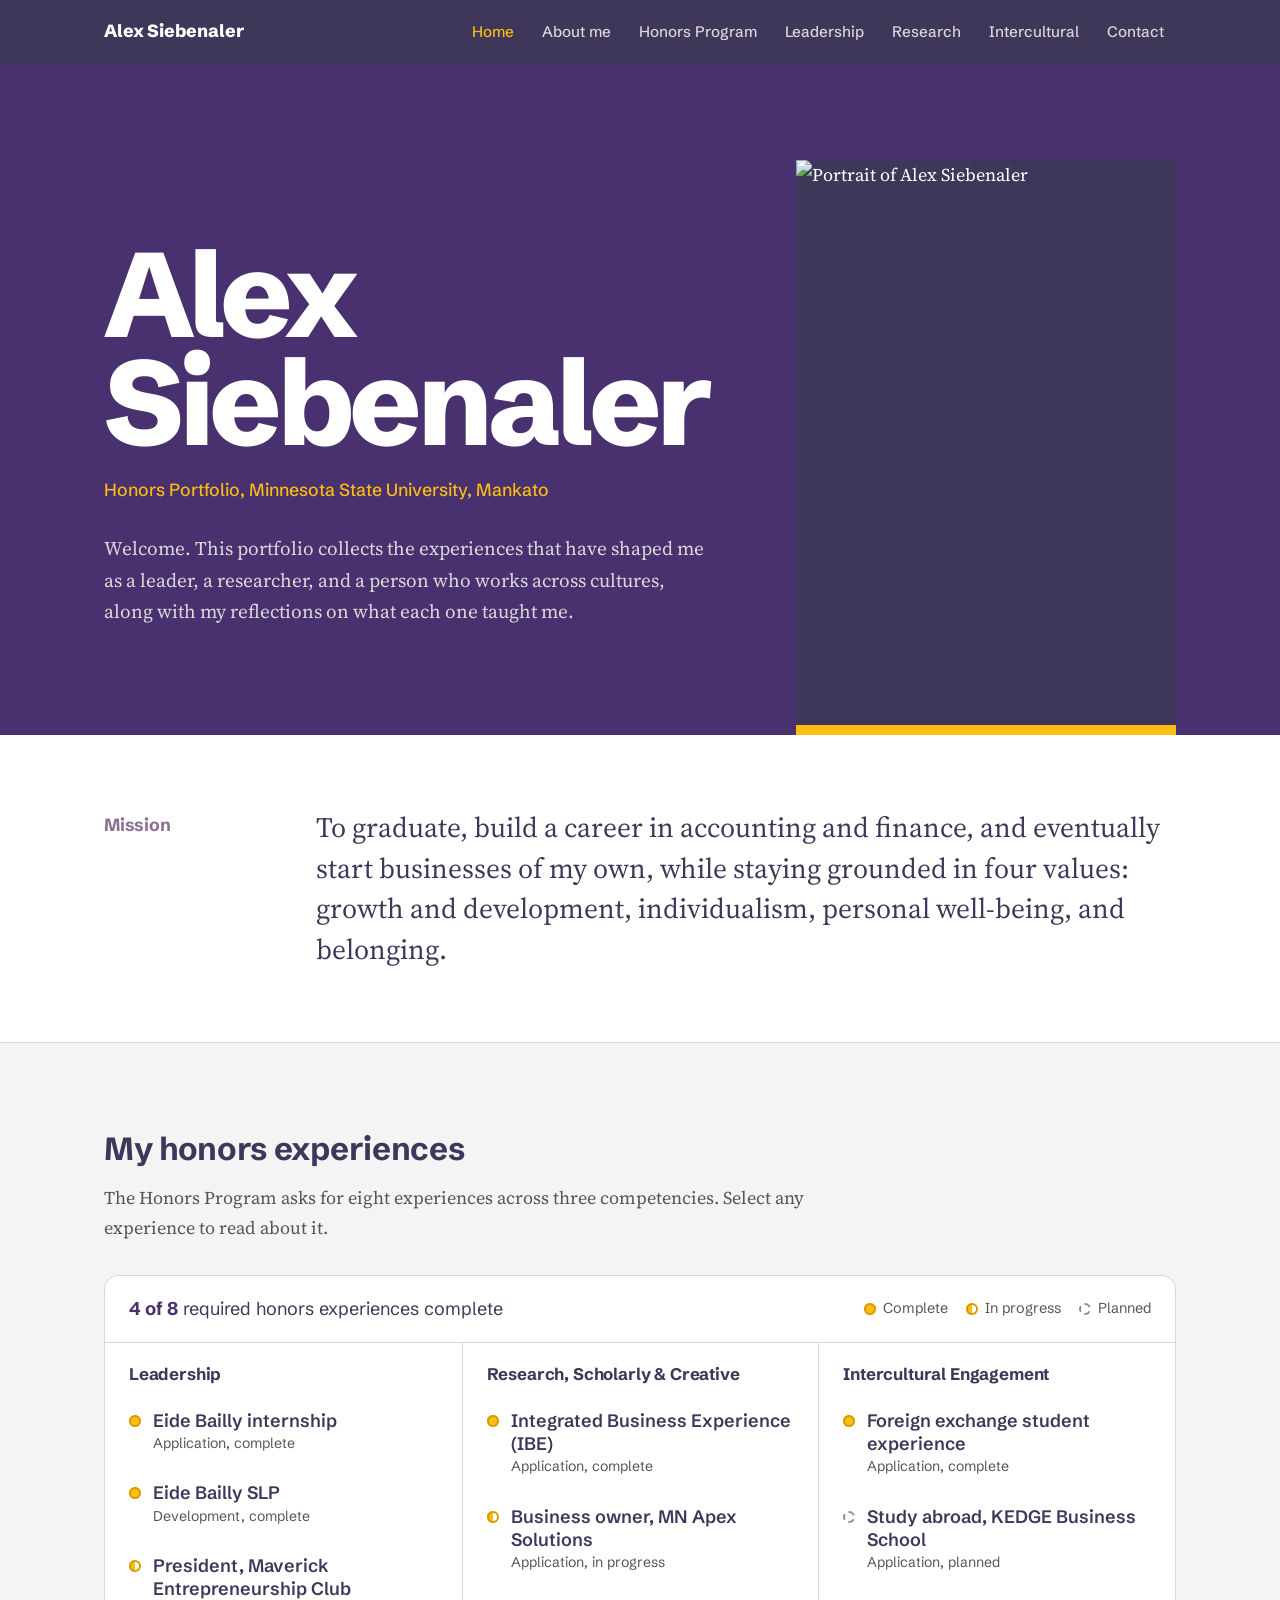
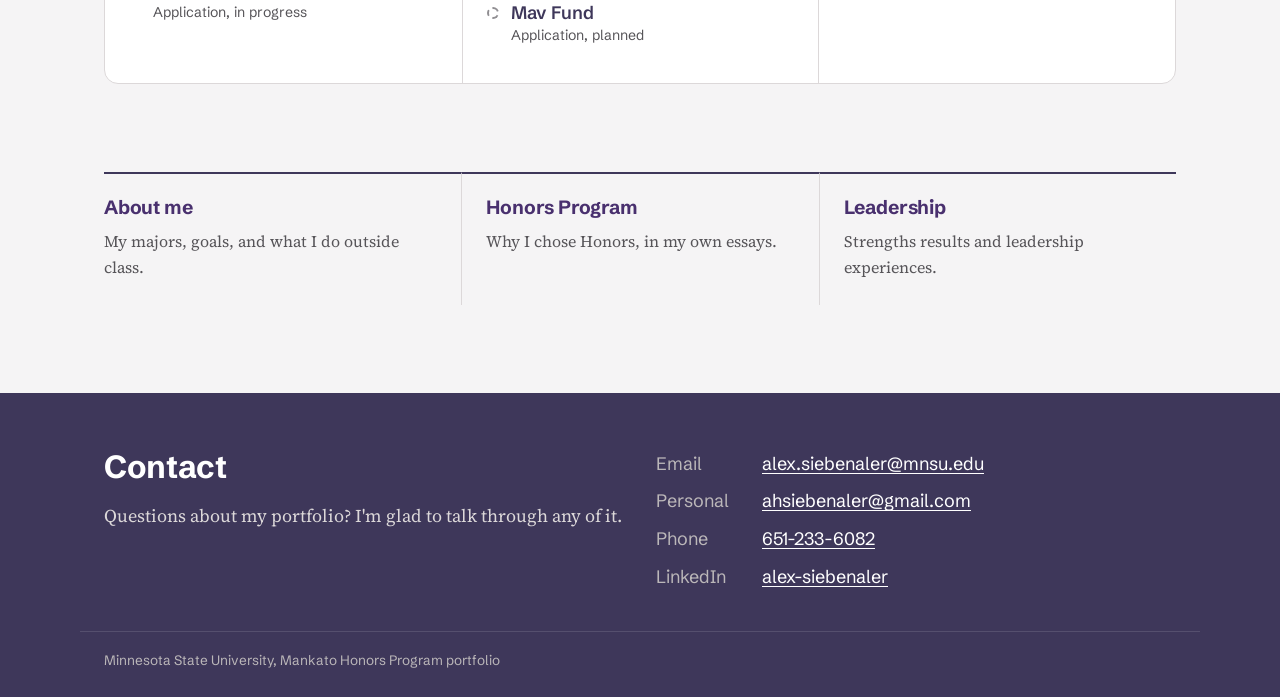
==== index.html @ d7868fae "Honors portfolio site Co-Authored-By: Claude Opus 5.5 <noreply@anthropic.com> Claude-Session: https:" ====
<!doctype html>
<html lang="en">
<head>
<meta charset="utf-8">
<meta name="viewport" content="width=device-width, initial-scale=1">
<title>Alex Siebenaler | Honors Portfolio</title>
<meta name="description" content="Alex Siebenaler&#x27;s Minnesota State Mankato Honors Program portfolio.">
<link rel="preconnect" href="https://fonts.googleapis.com">
<link rel="preconnect" href="https://fonts.gstatic.com" crossorigin>
<link href="https://fonts.googleapis.com/css2?family=Schibsted+Grotesk:wght@400;500;700;800&family=Source+Serif+4:ital,opsz,wght@0,8..60,400;0,8..60,600;1,8..60,400&display=swap" rel="stylesheet">
<link rel="stylesheet" href="styles.css">
<link rel="icon" href="data:image/svg+xml,%3Csvg xmlns='http://www.w3.org/2000/svg' viewBox='0 0 32 32'%3E%3Crect width='32' height='32' rx='6' fill='%2349306e'/%3E%3Ctext x='16' y='22' font-family='Arial' font-weight='700' font-size='15' fill='%23febd11' text-anchor='middle'%3EAS%3C/text%3E%3C/svg%3E">
</head>
<body>
<a class="skip" href="#main">Skip to content</a>
<header class="site-header">
  <div class="wrap header-inner">
    <a class="brand" href="index.html">Alex Siebenaler</a>
    <button class="nav-toggle" aria-expanded="false" aria-controls="nav">Menu</button>
    <nav id="nav" aria-label="Main"><ul><li><a href="index.html" aria-current="page">Home</a></li><li><a href="about.html">About me</a></li><li><a href="honors.html">Honors Program</a></li><li><a href="leadership.html">Leadership</a></li><li><a href="research.html">Research</a></li><li><a href="intercultural.html">Intercultural</a></li><li><a href="#contact">Contact</a></li></ul></nav>
  </div>
</header>
<main id="main">
<section class="hero">
  <div class="wrap hero-grid">
    <div class="hero-text">
      <h1>Alex<br>Siebenaler</h1>
      <p class="subtitle">Honors Portfolio, Minnesota State University, Mankato</p>
      <p class="welcome">Welcome. This portfolio collects the experiences that have shaped me as a leader, a researcher, and a person who works across cultures, along with my reflections on what each one taught me.</p>
    </div>
    <figure class="hero-photo"><img src="https://static.wixstatic.com/media/487fb0_4a9c69a3c9184f11ae457a221ec77599~mv2.jpg/v1/fill/w_726,h_1080,al_c,q_85/IMG_2065.jpg" alt="Portrait of Alex Siebenaler" width="363" height="540"></figure>
  </div>
</section>
<section class="band">
  <div class="wrap mission">
    <h2>Mission</h2>
    <div>
      <p class="big-serif">To graduate, build a career in accounting and finance, and eventually start businesses of my own, while staying grounded in four values: growth and development, individualism, personal well-being, and belonging.</p>
    </div>
  </div>
</section>
<section class="section">
  <div class="wrap">
    <div class="section-head"><h2>My honors experiences</h2><p>The Honors Program asks for eight experiences across three competencies. Select any experience to read about it.</p></div>
    <div class="map" aria-label="Honors experience map">
  <div class="map-top"><p><strong>4 of 8</strong> required honors experiences complete</p>
  <ul class="legend"><li class="s-complete"><span class="dot"></span>Complete</li><li class="s-progress"><span class="dot"></span>In progress</li><li class="s-planned"><span class="dot"></span>Planned</li></ul></div>
  <div class="map-cols"><div class="map-col"><h3><a href="leadership.html">Leadership</a></h3><ul><li class="s-complete"><a href="leadership.html#eide-bailly-internship"><span class="dot" aria-hidden="true"></span><span class="xname">Eide Bailly internship</span><span class="xmeta">Application, complete</span></a></li><li class="s-complete"><a href="leadership.html#eide-bailly-slp"><span class="dot" aria-hidden="true"></span><span class="xname">Eide Bailly SLP</span><span class="xmeta">Development, complete</span></a></li><li class="s-progress"><a href="leadership.html#mec-president"><span class="dot" aria-hidden="true"></span><span class="xname">President, Maverick Entrepreneurship Club</span><span class="xmeta">Application, in progress</span></a></li></ul></div><div class="map-col"><h3><a href="research.html">Research, Scholarly &amp; Creative</a></h3><ul><li class="s-complete"><a href="research.html#ibe"><span class="dot" aria-hidden="true"></span><span class="xname">Integrated Business Experience (IBE)</span><span class="xmeta">Application, complete</span></a></li><li class="s-progress"><a href="research.html#business-owner"><span class="dot" aria-hidden="true"></span><span class="xname">Business owner, MN Apex Solutions</span><span class="xmeta">Application, in progress</span></a></li><li class="s-planned"><a href="research.html#mav-fund"><span class="dot" aria-hidden="true"></span><span class="xname">Mav Fund</span><span class="xmeta">Application, planned</span></a></li></ul></div><div class="map-col"><h3><a href="intercultural.html">Intercultural Engagement</a></h3><ul><li class="s-complete"><a href="intercultural.html#exchange-student"><span class="dot" aria-hidden="true"></span><span class="xname">Foreign exchange student experience</span><span class="xmeta">Application, complete</span></a></li><li class="s-planned"><a href="intercultural.html#study-abroad"><span class="dot" aria-hidden="true"></span><span class="xname">Study abroad, KEDGE Business School</span><span class="xmeta">Application, planned</span></a></li></ul></div></div>
</div>
  </div>
</section>
<section class="section section-tight">
  <div class="wrap explore">
    <a href="about.html"><h3>About me</h3><p>My majors, goals, and what I do outside class.</p></a>
    <a href="honors.html"><h3>Honors Program</h3><p>Why I chose Honors, in my own essays.</p></a>
    <a href="leadership.html"><h3>Leadership</h3><p>Strengths results and leadership experiences.</p></a>
  </div>
</section>
</main>
<footer class="site-footer" id="contact">
  <div class="wrap footer-inner">
    <div>
      <h2>Contact</h2>
      <p>Questions about my portfolio? I'm glad to talk through any of it.</p>
    </div>
    <dl class="contact-list">
      <dt>Email</dt><dd><a href="mailto:alex.siebenaler@mnsu.edu">alex.siebenaler@mnsu.edu</a></dd>
      <dt>Personal</dt><dd><a href="mailto:ahsiebenaler@gmail.com">ahsiebenaler@gmail.com</a></dd>
      <dt>Phone</dt><dd><a href="tel:+16512336082">651-233-6082</a></dd>
      <dt>LinkedIn</dt><dd><a href="https://www.linkedin.com/in/alex-siebenaler" target="_blank" rel="noopener">alex-siebenaler</a></dd>
    </dl>
  </div>
  <div class="wrap fine">Minnesota State University, Mankato Honors Program portfolio</div>
</footer>
<script>
const t=document.querySelector('.nav-toggle'),n=document.getElementById('nav');
t.addEventListener('click',()=>{const o=t.getAttribute('aria-expanded')==='true';t.setAttribute('aria-expanded',String(!o));n.classList.toggle('open',!o);});
</script>
</body>
</html>
---- styles.css ----
:root {
  --purple: #49306e;
  --purple-deep: #3e375a;
  --ink: #3e375a;
  --gold: #febd11;
  --gold-edge: #d49c00;
  --mauve: #8b6f90;
  --paper: #f5f4f5;
  --white: #ffffff;
  --line: #dcd8d9;
  --line-strong: #bbb7b9;
  --gray: #908e92;
  --muted: #565458;
  --sans: "Schibsted Grotesk", system-ui, sans-serif;
  --serif: "Source Serif 4", Georgia, serif;
  --wrap: 1120px;
}

*, *::before, *::after { box-sizing: border-box; }
html { scroll-behavior: smooth; }
@media (prefers-reduced-motion: reduce) { html { scroll-behavior: auto; } * { transition: none !important; animation: none !important; } }

body {
  margin: 0;
  background: var(--paper);
  color: var(--ink);
  font-family: var(--serif);
  font-size: 1.125rem;
  line-height: 1.65;
  -webkit-font-smoothing: antialiased;
}
img { max-width: 100%; height: auto; display: block; }
a { color: var(--purple); text-underline-offset: 3px; }
a:hover { color: var(--purple-deep); }
:focus-visible { outline: 3px solid var(--gold); outline-offset: 3px; border-radius: 2px; }
h1, h2, h3, h4 { font-family: var(--sans); line-height: 1.15; margin: 0 0 .5em; letter-spacing: -0.01em; }
h2 { font-size: clamp(1.5rem, 2.6vw, 2rem); font-weight: 700; }
h3 { font-size: 1.2rem; font-weight: 700; }
p { margin: 0 0 1em; }

.wrap { max-width: var(--wrap); margin: 0 auto; padding: 0 24px; }
@media (max-width: 600px) { .wrap { padding: 0 16px; } }
.skip { position: absolute; left: -9999px; }
.skip:focus { left: 16px; top: 16px; z-index: 10; background: var(--gold); color: var(--ink); padding: 8px 14px; font-family: var(--sans); }
.muted { color: var(--muted); }
.small { font-size: .95rem; font-family: var(--sans); }

/* Header */
.site-header { background: var(--purple-deep); color: var(--white); position: sticky; top: 0; z-index: 5; }
.header-inner { display: flex; align-items: center; justify-content: space-between; min-height: 64px; gap: 24px; }
.brand { font-family: var(--sans); font-weight: 800; font-size: 1.1rem; color: var(--white); text-decoration: none; }
.brand:hover { color: var(--gold); }
.site-header nav ul { list-style: none; display: flex; gap: 4px; margin: 0; padding: 0; flex-wrap: wrap; }
.site-header nav a { display: block; padding: 8px 12px; font-family: var(--sans); font-size: .95rem; font-weight: 500; color: var(--line); text-decoration: none; border-radius: 6px; }
.site-header nav a:hover { color: var(--white); background: rgba(255,255,255,.08); }
.site-header nav a[aria-current="page"] { color: var(--gold); }
.nav-toggle { display: none; font: 600 .95rem var(--sans); background: none; color: var(--white); border: 1px solid rgba(255,255,255,.35); border-radius: 6px; padding: 8px 14px; cursor: pointer; }
@media (max-width: 960px) {
  .nav-toggle { display: block; }
  .site-header nav { display: none; position: absolute; top: 64px; left: 0; right: 0; background: var(--purple-deep); padding: 8px 16px 16px; border-top: 1px solid rgba(255,255,255,.12); }
  .site-header nav.open { display: block; }
  .site-header nav ul { flex-direction: column; }
  .site-header nav a { padding: 12px; font-size: 1.05rem; }
}

/* Hero */
.hero { background: var(--purple); color: var(--white); padding: clamp(48px, 8vw, 96px) 0 0; overflow: hidden; }
.hero-grid { display: grid; grid-template-columns: 1.3fr 1fr; gap: 48px; align-items: end; }
.hero h1 { font-size: clamp(3.4rem, 10vw, 7.5rem); font-weight: 800; letter-spacing: -0.045em; line-height: .9; margin: 0 0 20px; color: var(--white); }
.subtitle { font-family: var(--sans); font-weight: 500; font-size: 1.1rem; color: var(--gold); margin-bottom: 28px; }
.welcome { max-width: 34em; color: var(--line); font-size: 1.2rem; padding-bottom: clamp(48px, 7vw, 88px); }
.hero-photo { margin: 0; justify-self: end; width: min(100%, 380px); border-bottom: 10px solid var(--gold); }
.hero-photo img { width: 100%; aspect-ratio: 363 / 540; object-fit: cover; background: var(--purple-deep); }
@media (max-width: 760px) {
  .hero-grid { grid-template-columns: 1fr; gap: 0; }
  .welcome { padding-bottom: 32px; }
  .hero-photo { justify-self: start; width: 70%; max-width: 300px; }
}

/* Mission band */
.band { background: var(--white); border-bottom: 1px solid var(--line); padding: clamp(40px, 6vw, 72px) 0; }
.mission { display: grid; grid-template-columns: 180px 1fr; gap: 32px; }
.mission h2 { font-size: 1.1rem; color: var(--mauve); margin-top: .45em; }
.big-serif { font-size: clamp(1.35rem, 2.4vw, 1.75rem); line-height: 1.45; max-width: 36em; margin: 0; }
@media (max-width: 700px) { .mission { grid-template-columns: 1fr; gap: 8px; } }

/* Sections */
.section { padding: clamp(48px, 7vw, 88px) 0; }
.section-tight { padding-top: 0; }
.section-alt { background: var(--white); border-top: 1px solid var(--line); border-bottom: 1px solid var(--line); }
.section-head { max-width: 40em; margin-bottom: 32px; }
.section-head p { color: var(--muted); }
.prose { max-width: 40em; }
.prose h2 { margin-top: 1.4em; }
.prose h2:first-child { margin-top: 0; }

.page-head { background: var(--purple); color: var(--white); padding: clamp(40px, 6vw, 72px) 0 clamp(32px, 5vw, 56px); }
.page-head h1 { font-size: clamp(2.4rem, 6vw, 4.25rem); font-weight: 800; letter-spacing: -0.035em; line-height: 1; }
.lede { font-size: 1.2rem; color: var(--line); max-width: 36em; margin: 0; }

/* Status dots */
.dot { display: inline-block; width: 12px; height: 12px; border-radius: 50%; flex: none; }
.s-complete .dot { background: var(--gold); box-shadow: inset 0 0 0 2px var(--gold-edge); }
.s-progress .dot { background: linear-gradient(90deg, var(--gold) 50%, transparent 50%); box-shadow: inset 0 0 0 2px var(--gold-edge); }
.s-planned .dot { border: 2px dashed var(--gray); }

/* Experience map (home) */
.map { background: var(--white); border: 1px solid var(--line); border-radius: 14px; overflow: hidden; }
.map-top { display: flex; justify-content: space-between; align-items: center; flex-wrap: wrap; gap: 12px 24px; padding: 18px 24px; border-bottom: 1px solid var(--line); font-family: var(--sans); }
.map-top p { margin: 0; }
.map-top strong { color: var(--purple); font-size: 1.15rem; }
.legend { list-style: none; display: flex; gap: 18px; margin: 0; padding: 0; font-size: .9rem; color: var(--muted); }
.legend li { display: flex; align-items: center; gap: 7px; }
.map-cols { display: grid; grid-template-columns: repeat(3, 1fr); }
.map-col { padding: 22px 24px 26px; }
.map-col + .map-col { border-left: 1px solid var(--line); }
.map-col h3 { font-size: 1.05rem; margin-bottom: 14px; }
.map-col h3 a { color: var(--ink); text-decoration: none; }
.map-col h3 a:hover { color: var(--purple); text-decoration: underline; }
.map-col ul { list-style: none; margin: 0; padding: 0; display: grid; gap: 6px; }
.map-col li a { display: grid; grid-template-columns: 12px 1fr; column-gap: 12px; padding: 10px 12px; margin: 0 -12px; border-radius: 8px; text-decoration: none; color: var(--ink); font-family: var(--sans); }
.map-col li a:hover { background: var(--paper); }
.map-col .dot { margin-top: 6px; grid-row: span 2; }
.xname { font-weight: 600; line-height: 1.3; }
.xmeta { font-size: .88rem; color: var(--muted); }
@media (max-width: 820px) {
  .map-cols { grid-template-columns: 1fr; }
  .map-col + .map-col { border-left: 0; border-top: 1px solid var(--line); }
}

/* Explore links */
.explore { display: grid; grid-template-columns: repeat(3, 1fr); gap: 0; }
.explore a { border-top: 2px solid var(--ink); }
.explore a { padding: 22px 24px 8px 0; text-decoration: none; color: var(--ink); }
.explore a + a { padding-left: 24px; border-left: 1px solid var(--line); }
.explore h3 { color: var(--purple); }
.explore a:hover h3 { text-decoration: underline; }
.explore p { color: var(--muted); font-size: 1rem; }
@media (max-width: 700px) {
  .explore { grid-template-columns: 1fr; }
  .explore a + a { padding-left: 0; border-left: 0; border-top: 1px solid var(--line); }
}

/* About */
.about-grid { display: grid; grid-template-columns: minmax(0, 380px) 1fr; gap: 56px; align-items: start; }
.about-photo { margin: 0; border-bottom: 10px solid var(--gold); }
.about-photo img { width: 100%; aspect-ratio: 21 / 20; object-fit: cover; background: var(--line); }
.facts { display: grid; grid-template-columns: 130px 1fr; gap: 10px 20px; margin: 0 0 2em; padding: 0 0 1.5em; border-bottom: 1px solid var(--line); }
.facts dt { font-family: var(--sans); font-weight: 600; color: var(--purple); }
.facts dd { margin: 0; }
@media (max-width: 760px) {
  .about-grid { grid-template-columns: 1fr; gap: 32px; }
  .about-photo { max-width: 320px; }
  .facts { grid-template-columns: 1fr; gap: 0; }
  .facts dd { margin-bottom: 12px; }
}

/* Buttons */
.actions { display: flex; flex-wrap: wrap; gap: 10px; margin-top: 18px; }
.btn { display: inline-flex; align-items: center; gap: 8px; font: 600 .95rem var(--sans); padding: 11px 18px; border-radius: 8px; background: var(--purple); color: var(--white); text-decoration: none; border: 2px solid var(--purple); }
.btn:hover { background: var(--purple-deep); border-color: var(--purple-deep); color: var(--white); }
.btn-pending { background: transparent; color: var(--muted); border: 2px dashed var(--line-strong); cursor: default; }
.btn-pending small { font-weight: 500; font-size: .78rem; background: var(--paper); padding: 2px 8px; border-radius: 99px; }

/* Essays */
.essays { display: grid; grid-template-columns: repeat(3, 1fr); gap: 24px; }
.essay { border-top: 4px solid var(--mauve); padding-top: 18px; }
.essay p { color: var(--muted); font-size: 1rem; }
@media (max-width: 820px) { .essays { grid-template-columns: 1fr; } }

/* Strengths */
.strengths { display: grid; grid-template-columns: 1fr auto; gap: 24px 48px; align-items: center; }
.strengths p { color: var(--muted); max-width: 34em; margin: 0; }
.strengths .actions { margin: 0; }
@media (max-width: 820px) { .strengths { grid-template-columns: 1fr; } }

/* Experiences */
.experiences { display: grid; gap: 0; }
.experience { padding: 40px 0; border-top: 1px solid var(--line); scroll-margin-top: 80px; }
.experience:first-child { border-top: 0; padding-top: 0; }
.x-main { max-width: 46em; }
.experience h2 { font-size: clamp(1.4rem, 2.4vw, 1.85rem); }
.xfacts { display: flex; flex-wrap: wrap; gap: 8px 28px; margin: 0 0 16px; font-family: var(--sans); font-size: .95rem; }
.xfacts div { display: flex; gap: 6px; align-items: center; }
.xfacts dt { color: var(--muted); }
.xfacts dt::after { content: ":"; }
.xfacts dd { margin: 0; font-weight: 600; display: flex; align-items: center; gap: 7px; }
.placeholder { margin-top: 20px; padding: 18px 20px; border-left: 4px solid var(--gold); background: var(--white); border-radius: 0 8px 8px 0; }
.placeholder h4 { font-size: 1rem; margin-bottom: 4px; }
.placeholder p { margin: 0; color: var(--muted); font-style: italic; font-size: 1.02rem; }

/* Footer */
.site-footer { background: var(--purple-deep); color: var(--line); padding: 56px 0 24px; }
.site-footer h2 { color: var(--white); }
.footer-inner { display: grid; grid-template-columns: 1fr 1fr; gap: 32px; }
.contact-list { display: grid; grid-template-columns: 90px 1fr; gap: 8px 16px; margin: 0; font-family: var(--sans); }
.contact-list dt { color: var(--line-strong); }
.contact-list dd { margin: 0; }
.site-footer a { color: var(--white); }
.site-footer a:hover { color: var(--gold); }
.fine { margin-top: 40px; padding-top: 18px; border-top: 1px solid rgba(255,255,255,.12); font-family: var(--sans); font-size: .85rem; color: var(--line-strong); }
@media (max-width: 760px) { .footer-inner { grid-template-columns: 1fr; } }
.wrap.prose { max-width: var(--wrap); }
.wrap.prose > * { max-width: 40rem; }
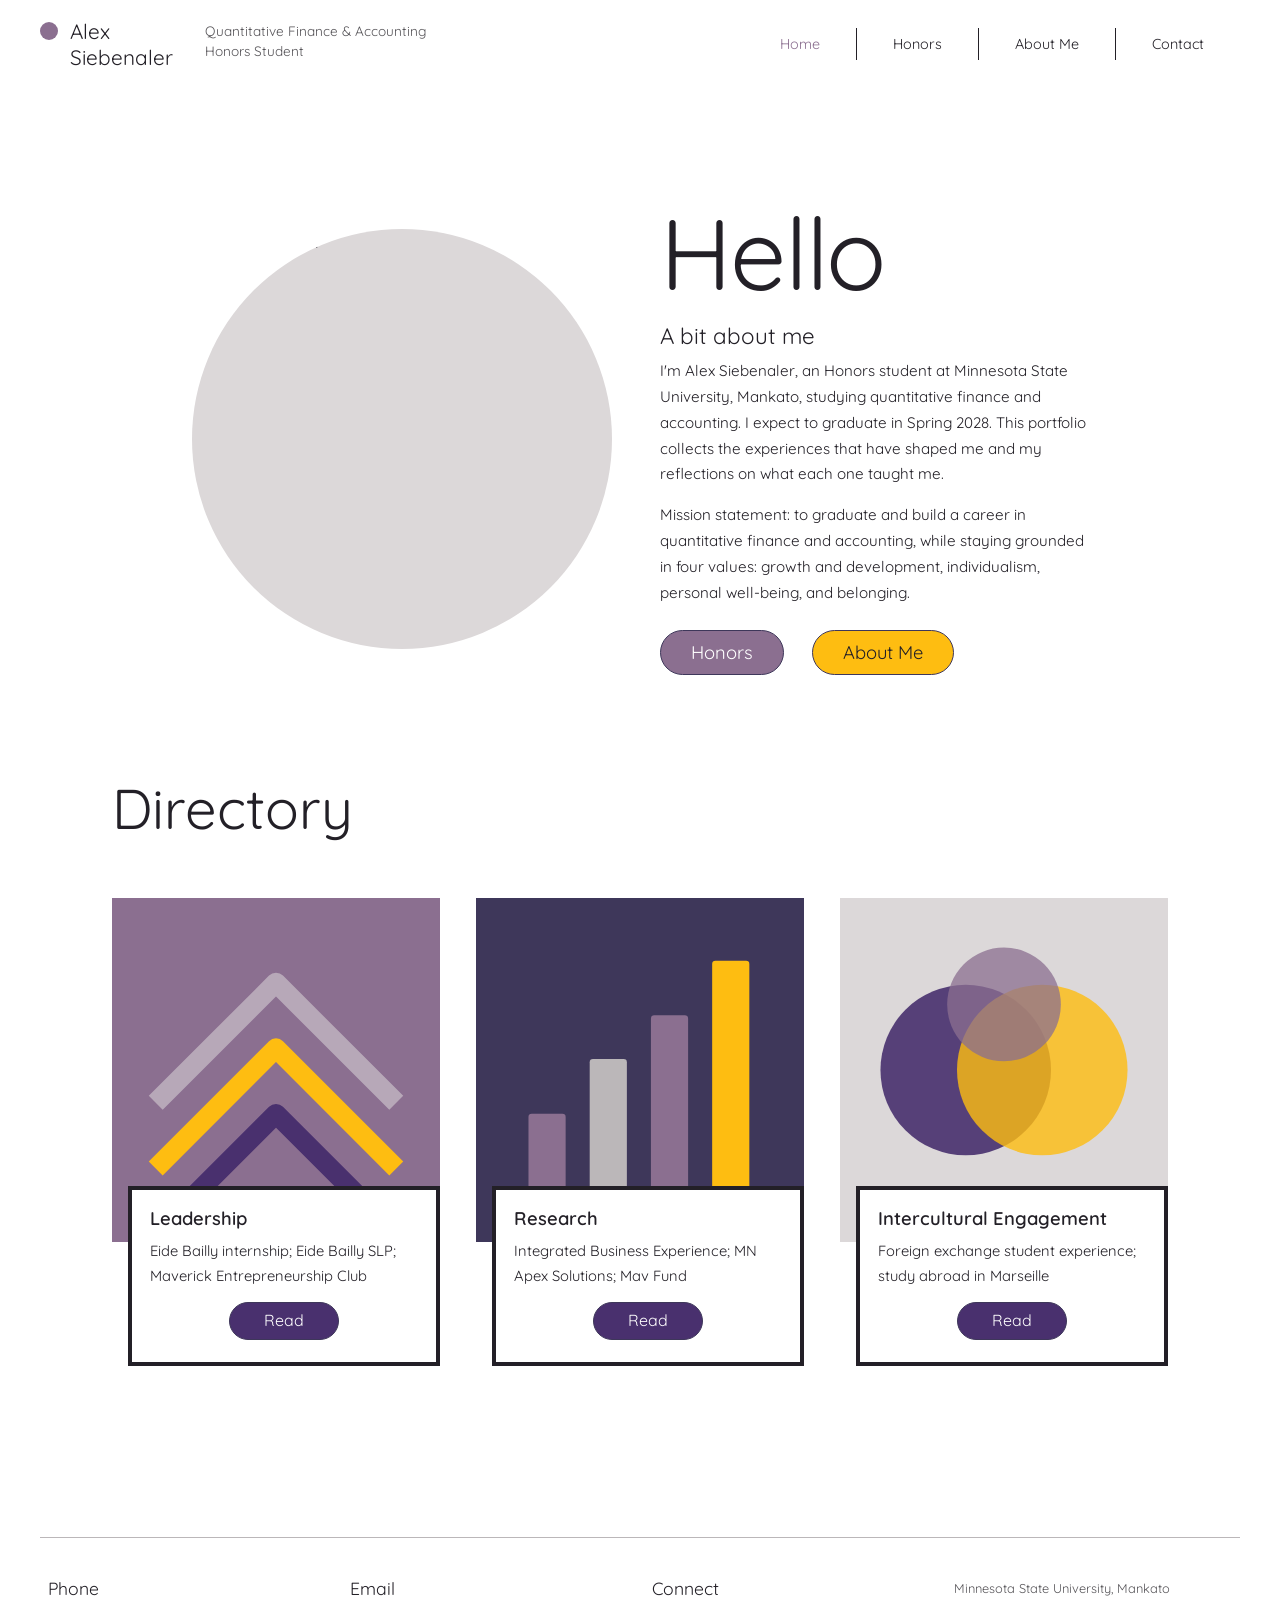
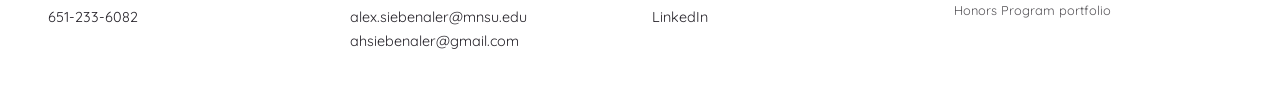
==== commit 610d7995: "Restyle to lighter Quicksand layout; focus content on quantitative finance and accounting Co-Authore" ====
--- a/index.html
+++ b/index.html
@@ -3,74 +3,73 @@
 <head>
 <meta charset="utf-8">
 <meta name="viewport" content="width=device-width, initial-scale=1">
-<title>Alex Siebenaler | Honors Portfolio</title>
+<title>Home | Alex Siebenaler Honors Portfolio</title>
 <meta name="description" content="Alex Siebenaler&#x27;s Minnesota State Mankato Honors Program portfolio.">
 <link rel="preconnect" href="https://fonts.googleapis.com">
 <link rel="preconnect" href="https://fonts.gstatic.com" crossorigin>
-<link href="https://fonts.googleapis.com/css2?family=Schibsted+Grotesk:wght@400;500;700;800&family=Source+Serif+4:ital,opsz,wght@0,8..60,400;0,8..60,600;1,8..60,400&display=swap" rel="stylesheet">
+<link href="https://fonts.googleapis.com/css2?family=Quicksand:wght@300;400;500;600;700&display=swap" rel="stylesheet">
 <link rel="stylesheet" href="styles.css">
-<link rel="icon" href="data:image/svg+xml,%3Csvg xmlns='http://www.w3.org/2000/svg' viewBox='0 0 32 32'%3E%3Crect width='32' height='32' rx='6' fill='%2349306e'/%3E%3Ctext x='16' y='22' font-family='Arial' font-weight='700' font-size='15' fill='%23febd11' text-anchor='middle'%3EAS%3C/text%3E%3C/svg%3E">
+<link rel="icon" href="data:image/svg+xml,%3Csvg xmlns='http://www.w3.org/2000/svg' viewBox='0 0 32 32'%3E%3Ccircle cx='16' cy='16' r='14' fill='%238b6f90'/%3E%3C/svg%3E">
 </head>
 <body>
 <a class="skip" href="#main">Skip to content</a>
 <header class="site-header">
-  <div class="wrap header-inner">
-    <a class="brand" href="index.html">Alex Siebenaler</a>
+  <div class="header-inner">
+    <a class="brand" href="index.html">
+      <span class="brand-dot" aria-hidden="true"></span>
+      <span class="brand-name">Alex<br>Siebenaler</span>
+      <span class="brand-sub">Quantitative Finance &amp; Accounting<br>Honors Student</span>
+    </a>
     <button class="nav-toggle" aria-expanded="false" aria-controls="nav">Menu</button>
-    <nav id="nav" aria-label="Main"><ul><li><a href="index.html" aria-current="page">Home</a></li><li><a href="about.html">About me</a></li><li><a href="honors.html">Honors Program</a></li><li><a href="leadership.html">Leadership</a></li><li><a href="research.html">Research</a></li><li><a href="intercultural.html">Intercultural</a></li><li><a href="#contact">Contact</a></li></ul></nav>
+    <nav id="nav" aria-label="Main">
+      <ul class="nav-list">
+        <li><a href="index.html" aria-current="page">Home</a></li>
+        <li class="has-sub">
+          <a href="honors.html">Honors</a>
+          <ul class="sub"><li><a href="honors.html">Honors Program</a></li><li><a href="leadership.html">Leadership</a></li><li><a href="research.html">Research</a></li><li><a href="intercultural.html">Intercultural Engagement</a></li></ul>
+        </li>
+        <li><a href="about.html">About Me</a></li>
+        <li><a href="#contact">Contact</a></li>
+      </ul>
+    </nav>
   </div>
 </header>
 <main id="main">
-<section class="hero">
-  <div class="wrap hero-grid">
-    <div class="hero-text">
-      <h1>Alex<br>Siebenaler</h1>
-      <p class="subtitle">Honors Portfolio, Minnesota State University, Mankato</p>
-      <p class="welcome">Welcome. This portfolio collects the experiences that have shaped me as a leader, a researcher, and a person who works across cultures, along with my reflections on what each one taught me.</p>
-    </div>
-    <figure class="hero-photo"><img src="https://static.wixstatic.com/media/487fb0_4a9c69a3c9184f11ae457a221ec77599~mv2.jpg/v1/fill/w_726,h_1080,al_c,q_85/IMG_2065.jpg" alt="Portrait of Alex Siebenaler" width="363" height="540"></figure>
-  </div>
-</section>
-<section class="band">
-  <div class="wrap mission">
-    <h2>Mission</h2>
-    <div>
-      <p class="big-serif">To graduate, build a career in accounting and finance, and eventually start businesses of my own, while staying grounded in four values: growth and development, individualism, personal well-being, and belonging.</p>
+<section class="hello">
+  <div class="wrap hello-grid">
+    <figure class="hello-photo"><img src="https://static.wixstatic.com/media/487fb0_4a9c69a3c9184f11ae457a221ec77599~mv2.jpg/v1/fill/w_800,h_800,al_t,q_85/IMG_2065.jpg" alt="Alex Siebenaler" width="420" height="420"></figure>
+    <div class="hello-text">
+      <h1>Hello</h1>
+      <h2>A bit about me</h2>
+      <p>I'm Alex Siebenaler, an Honors student at Minnesota State University, Mankato, studying quantitative finance and accounting. I expect to graduate in Spring 2028. This portfolio collects the experiences that have shaped me and my reflections on what each one taught me.</p>
+      <p>Mission statement: to graduate and build a career in quantitative finance and accounting, while staying grounded in four values: growth and development, individualism, personal well-being, and belonging.</p>
+      <div class="pill-row"><a class="pill pill-mauve" href="honors.html">Honors</a><a class="pill pill-gold" href="about.html">About Me</a></div>
     </div>
   </div>
 </section>
-<section class="section">
+<section class="directory">
   <div class="wrap">
-    <div class="section-head"><h2>My honors experiences</h2><p>The Honors Program asks for eight experiences across three competencies. Select any experience to read about it.</p></div>
-    <div class="map" aria-label="Honors experience map">
-  <div class="map-top"><p><strong>4 of 8</strong> required honors experiences complete</p>
-  <ul class="legend"><li class="s-complete"><span class="dot"></span>Complete</li><li class="s-progress"><span class="dot"></span>In progress</li><li class="s-planned"><span class="dot"></span>Planned</li></ul></div>
-  <div class="map-cols"><div class="map-col"><h3><a href="leadership.html">Leadership</a></h3><ul><li class="s-complete"><a href="leadership.html#eide-bailly-internship"><span class="dot" aria-hidden="true"></span><span class="xname">Eide Bailly internship</span><span class="xmeta">Application, complete</span></a></li><li class="s-complete"><a href="leadership.html#eide-bailly-slp"><span class="dot" aria-hidden="true"></span><span class="xname">Eide Bailly SLP</span><span class="xmeta">Development, complete</span></a></li><li class="s-progress"><a href="leadership.html#mec-president"><span class="dot" aria-hidden="true"></span><span class="xname">President, Maverick Entrepreneurship Club</span><span class="xmeta">Application, in progress</span></a></li></ul></div><div class="map-col"><h3><a href="research.html">Research, Scholarly &amp; Creative</a></h3><ul><li class="s-complete"><a href="research.html#ibe"><span class="dot" aria-hidden="true"></span><span class="xname">Integrated Business Experience (IBE)</span><span class="xmeta">Application, complete</span></a></li><li class="s-progress"><a href="research.html#business-owner"><span class="dot" aria-hidden="true"></span><span class="xname">Business owner, MN Apex Solutions</span><span class="xmeta">Application, in progress</span></a></li><li class="s-planned"><a href="research.html#mav-fund"><span class="dot" aria-hidden="true"></span><span class="xname">Mav Fund</span><span class="xmeta">Application, planned</span></a></li></ul></div><div class="map-col"><h3><a href="intercultural.html">Intercultural Engagement</a></h3><ul><li class="s-complete"><a href="intercultural.html#exchange-student"><span class="dot" aria-hidden="true"></span><span class="xname">Foreign exchange student experience</span><span class="xmeta">Application, complete</span></a></li><li class="s-planned"><a href="intercultural.html#study-abroad"><span class="dot" aria-hidden="true"></span><span class="xname">Study abroad, KEDGE Business School</span><span class="xmeta">Application, planned</span></a></li></ul></div></div>
-</div>
-  </div>
-</section>
-<section class="section section-tight">
-  <div class="wrap explore">
-    <a href="about.html"><h3>About me</h3><p>My majors, goals, and what I do outside class.</p></a>
-    <a href="honors.html"><h3>Honors Program</h3><p>Why I chose Honors, in my own essays.</p></a>
-    <a href="leadership.html"><h3>Leadership</h3><p>Strengths results and leadership experiences.</p></a>
+    <h2 class="display">Directory</h2>
+    <div class="dir-grid"><a class="dir-card" href="leadership.html">
+  <div class="dir-media"><svg viewBox="0 0 300 340" preserveAspectRatio="xMidYMid slice" aria-hidden="true"><rect width="300" height="340" fill="#8b6f90"/><path d="M40 260 L150 150 L260 260" fill="none" stroke="#febd11" stroke-width="18" stroke-linejoin="round"/><path d="M40 200 L150 90 L260 200" fill="none" stroke="#dcd8d9" stroke-width="18" stroke-linejoin="round" opacity=".55"/><path d="M40 320 L150 210 L260 320" fill="none" stroke="#49306e" stroke-width="18" stroke-linejoin="round"/></svg></div>
+  <div class="dir-box"><h3>Leadership</h3><p>Eide Bailly internship; Eide Bailly SLP; Maverick Entrepreneurship Club</p><span class="pill pill-olive">Read</span></div>
+</a><a class="dir-card" href="research.html">
+  <div class="dir-media"><svg viewBox="0 0 300 340" preserveAspectRatio="xMidYMid slice" aria-hidden="true"><rect width="300" height="340" fill="#3e375a"/><rect x="48" y="210" width="34" height="90" rx="3" fill="#8b6f90"/><rect x="104" y="160" width="34" height="140" rx="3" fill="#bbb7b9"/><rect x="160" y="120" width="34" height="180" rx="3" fill="#8b6f90"/><rect x="216" y="70" width="34" height="230" rx="3" fill="#febd11"/></svg></div>
+  <div class="dir-box"><h3>Research</h3><p>Integrated Business Experience; MN Apex Solutions; Mav Fund</p><span class="pill pill-olive">Read</span></div>
+</a><a class="dir-card" href="intercultural.html">
+  <div class="dir-media"><svg viewBox="0 0 300 340" preserveAspectRatio="xMidYMid slice" aria-hidden="true"><rect width="300" height="340" fill="#dcd8d9"/><circle cx="115" cy="170" r="78" fill="#49306e" opacity=".9"/><circle cx="185" cy="170" r="78" fill="#febd11" opacity=".8"/><circle cx="150" cy="110" r="52" fill="#8b6f90" opacity=".75"/></svg></div>
+  <div class="dir-box"><h3>Intercultural Engagement</h3><p>Foreign exchange student experience; study abroad in Marseille</p><span class="pill pill-olive">Read</span></div>
+</a></div>
   </div>
 </section>
 </main>
 <footer class="site-footer" id="contact">
-  <div class="wrap footer-inner">
-    <div>
-      <h2>Contact</h2>
-      <p>Questions about my portfolio? I'm glad to talk through any of it.</p>
-    </div>
-    <dl class="contact-list">
-      <dt>Email</dt><dd><a href="mailto:alex.siebenaler@mnsu.edu">alex.siebenaler@mnsu.edu</a></dd>
-      <dt>Personal</dt><dd><a href="mailto:ahsiebenaler@gmail.com">ahsiebenaler@gmail.com</a></dd>
-      <dt>Phone</dt><dd><a href="tel:+16512336082">651-233-6082</a></dd>
-      <dt>LinkedIn</dt><dd><a href="https://www.linkedin.com/in/alex-siebenaler" target="_blank" rel="noopener">alex-siebenaler</a></dd>
-    </dl>
+  <div class="wrap footer-grid">
+    <div><h2>Phone</h2><p><a href="tel:+16512336082">651-233-6082</a></p></div>
+    <div><h2>Email</h2><p><a href="mailto:alex.siebenaler@mnsu.edu">alex.siebenaler@mnsu.edu</a><br><a href="mailto:ahsiebenaler@gmail.com">ahsiebenaler@gmail.com</a></p></div>
+    <div><h2>Connect</h2><p><a href="https://www.linkedin.com/in/alex-siebenaler" target="_blank" rel="noopener">LinkedIn</a></p></div>
+    <div class="fine"><p>Minnesota State University, Mankato<br>Honors Program portfolio</p></div>
   </div>
-  <div class="wrap fine">Minnesota State University, Mankato Honors Program portfolio</div>
 </footer>
 <script>
 const t=document.querySelector('.nav-toggle'),n=document.getElementById('nav');
--- a/styles.css
+++ b/styles.css
@@ -1,204 +1,161 @@
 :root {
   --purple: #49306e;
-  --purple-deep: #3e375a;
-  --ink: #3e375a;
   --gold: #febd11;
-  --gold-edge: #d49c00;
   --mauve: #8b6f90;
-  --paper: #f5f4f5;
+  --indigo: #3e375a;
+  --gray-1: #dcd8d9;
+  --gray-2: #bbb7b9;
+  --gray-3: #908e92;
+  --gray-4: #565458;
+  --text: #232027;
   --white: #ffffff;
-  --line: #dcd8d9;
-  --line-strong: #bbb7b9;
-  --gray: #908e92;
-  --muted: #565458;
-  --sans: "Schibsted Grotesk", system-ui, sans-serif;
-  --serif: "Source Serif 4", Georgia, serif;
+  --font: "Quicksand", "Trebuchet MS", sans-serif;
   --wrap: 1120px;
 }
 
 *, *::before, *::after { box-sizing: border-box; }
 html { scroll-behavior: smooth; }
-@media (prefers-reduced-motion: reduce) { html { scroll-behavior: auto; } * { transition: none !important; animation: none !important; } }
+@media (prefers-reduced-motion: reduce) { html { scroll-behavior: auto; } * { transition: none !important; } }
 
-body {
-  margin: 0;
-  background: var(--paper);
-  color: var(--ink);
-  font-family: var(--serif);
-  font-size: 1.125rem;
-  line-height: 1.65;
-  -webkit-font-smoothing: antialiased;
-}
-img { max-width: 100%; height: auto; display: block; }
-a { color: var(--purple); text-underline-offset: 3px; }
-a:hover { color: var(--purple-deep); }
-:focus-visible { outline: 3px solid var(--gold); outline-offset: 3px; border-radius: 2px; }
-h1, h2, h3, h4 { font-family: var(--sans); line-height: 1.15; margin: 0 0 .5em; letter-spacing: -0.01em; }
-h2 { font-size: clamp(1.5rem, 2.6vw, 2rem); font-weight: 700; }
-h3 { font-size: 1.2rem; font-weight: 700; }
+body { margin: 0; background: var(--white); color: var(--text); font-family: var(--font); font-size: 16px; line-height: 1.7; font-weight: 400; -webkit-font-smoothing: antialiased; }
+img { max-width: 100%; display: block; }
+a { color: var(--purple); }
+:focus-visible { outline: 3px solid var(--gold); outline-offset: 3px; }
+h1, h2, h3, h4 { font-weight: 400; line-height: 1.2; margin: 0 0 .5em; color: var(--text); }
 p { margin: 0 0 1em; }
-
-.wrap { max-width: var(--wrap); margin: 0 auto; padding: 0 24px; }
+.wrap { max-width: var(--wrap); margin: 0 auto; padding: 0 32px; }
+.narrow { max-width: 760px; }
 @media (max-width: 600px) { .wrap { padding: 0 16px; } }
 .skip { position: absolute; left: -9999px; }
-.skip:focus { left: 16px; top: 16px; z-index: 10; background: var(--gold); color: var(--ink); padding: 8px 14px; font-family: var(--sans); }
-.muted { color: var(--muted); }
-.small { font-size: .95rem; font-family: var(--sans); }
+.skip:focus { left: 16px; top: 16px; z-index: 20; background: var(--gold); padding: 8px 14px; }
 
 /* Header */
-.site-header { background: var(--purple-deep); color: var(--white); position: sticky; top: 0; z-index: 5; }
-.header-inner { display: flex; align-items: center; justify-content: space-between; min-height: 64px; gap: 24px; }
-.brand { font-family: var(--sans); font-weight: 800; font-size: 1.1rem; color: var(--white); text-decoration: none; }
-.brand:hover { color: var(--gold); }
-.site-header nav ul { list-style: none; display: flex; gap: 4px; margin: 0; padding: 0; flex-wrap: wrap; }
-.site-header nav a { display: block; padding: 8px 12px; font-family: var(--sans); font-size: .95rem; font-weight: 500; color: var(--line); text-decoration: none; border-radius: 6px; }
-.site-header nav a:hover { color: var(--white); background: rgba(255,255,255,.08); }
-.site-header nav a[aria-current="page"] { color: var(--gold); }
-.nav-toggle { display: none; font: 600 .95rem var(--sans); background: none; color: var(--white); border: 1px solid rgba(255,255,255,.35); border-radius: 6px; padding: 8px 14px; cursor: pointer; }
-@media (max-width: 960px) {
+.site-header { background: var(--white); position: relative; z-index: 10; }
+.header-inner { display: flex; align-items: center; justify-content: space-between; gap: 24px; padding: 18px 40px; }
+.brand { display: grid; grid-template-columns: auto auto auto; align-items: start; gap: 4px 12px; text-decoration: none; color: var(--text); }
+.brand-dot { width: 18px; height: 18px; border-radius: 50%; background: var(--mauve); margin-top: 4px; }
+.brand-name { font-size: 1.3rem; line-height: 1.25; }
+.brand-sub { font-size: .85rem; line-height: 1.5; padding-left: 20px; margin-top: 3px; color: var(--gray-4); }
+.nav-list { list-style: none; display: flex; margin: 0; padding: 0; }
+.nav-list > li { position: relative; }
+.nav-list > li + li { border-left: 1px solid var(--text); }
+.nav-list a { display: block; padding: 4px 36px; font-size: .9rem; color: var(--text); text-decoration: none; }
+.nav-list a:hover, .nav-list a[aria-current] { color: var(--mauve); }
+.sub { list-style: none; margin: 0; padding: 8px 0; position: absolute; top: 100%; left: 50%; transform: translateX(-50%); min-width: 230px; background: var(--white); border: 1px solid var(--gray-1); box-shadow: 0 8px 24px rgba(62,55,90,.12); display: none; }
+.sub a { padding: 8px 20px; text-align: left; }
+.has-sub:hover .sub, .has-sub:focus-within .sub { display: block; }
+.nav-toggle { display: none; font: 500 .95rem var(--font); background: none; border: 1px solid var(--text); border-radius: 99px; padding: 6px 18px; cursor: pointer; color: var(--text); }
+@media (max-width: 860px) {
+  .header-inner { padding: 16px; }
+  .brand-sub { display: none; }
   .nav-toggle { display: block; }
-  .site-header nav { display: none; position: absolute; top: 64px; left: 0; right: 0; background: var(--purple-deep); padding: 8px 16px 16px; border-top: 1px solid rgba(255,255,255,.12); }
-  .site-header nav.open { display: block; }
-  .site-header nav ul { flex-direction: column; }
-  .site-header nav a { padding: 12px; font-size: 1.05rem; }
+  #nav { display: none; position: absolute; top: 100%; left: 0; right: 0; background: var(--white); border-top: 1px solid var(--gray-1); border-bottom: 1px solid var(--gray-1); padding: 8px 16px 16px; }
+  #nav.open { display: block; }
+  .nav-list { flex-direction: column; }
+  .nav-list > li + li { border-left: 0; border-top: 1px solid var(--gray-1); }
+  .nav-list a { padding: 12px 4px; font-size: 1rem; }
+  .sub { display: block; position: static; transform: none; border: 0; box-shadow: none; padding: 0 0 8px 16px; min-width: 0; }
+  .sub a { padding: 8px 4px; font-size: .95rem; color: var(--gray-4); }
 }
 
-/* Hero */
-.hero { background: var(--purple); color: var(--white); padding: clamp(48px, 8vw, 96px) 0 0; overflow: hidden; }
-.hero-grid { display: grid; grid-template-columns: 1.3fr 1fr; gap: 48px; align-items: end; }
-.hero h1 { font-size: clamp(3.4rem, 10vw, 7.5rem); font-weight: 800; letter-spacing: -0.045em; line-height: .9; margin: 0 0 20px; color: var(--white); }
-.subtitle { font-family: var(--sans); font-weight: 500; font-size: 1.1rem; color: var(--gold); margin-bottom: 28px; }
-.welcome { max-width: 34em; color: var(--line); font-size: 1.2rem; padding-bottom: clamp(48px, 7vw, 88px); }
-.hero-photo { margin: 0; justify-self: end; width: min(100%, 380px); border-bottom: 10px solid var(--gold); }
-.hero-photo img { width: 100%; aspect-ratio: 363 / 540; object-fit: cover; background: var(--purple-deep); }
-@media (max-width: 760px) {
-  .hero-grid { grid-template-columns: 1fr; gap: 0; }
-  .welcome { padding-bottom: 32px; }
-  .hero-photo { justify-self: start; width: 70%; max-width: 300px; }
+/* Home: hello */
+.hello { padding: clamp(48px, 9vw, 120px) 0 clamp(56px, 8vw, 100px); }
+.hello-grid { display: grid; grid-template-columns: 420px 1fr; gap: 48px; align-items: center; max-width: 960px; }
+.hello-photo { margin: 0; }
+.hello-photo img { width: 100%; height: auto; aspect-ratio: 1; object-fit: cover; border-radius: 50%; background: var(--gray-1); }
+.hello h1 { font-size: clamp(4rem, 9vw, 6.25rem); letter-spacing: -2px; line-height: 1; margin-bottom: 20px; }
+.hello h2 { font-size: 1.4rem; margin-bottom: 8px; }
+.hello-text p { font-size: .95rem; max-width: 34em; }
+.pill-row { display: flex; gap: 28px; margin-top: 24px; flex-wrap: wrap; }
+.pill { display: inline-block; padding: 6px 30px; border-radius: 99px; font-size: 1.15rem; color: var(--text); text-decoration: none; border: 1px solid var(--indigo); }
+.pill-mauve { background: var(--mauve); color: var(--white); }
+.pill-gold { background: var(--gold); }
+.pill-olive { background: var(--purple); color: var(--white); font-size: 1rem; padding: 4px 34px; }
+a.pill:hover { filter: brightness(1.08); }
+@media (max-width: 820px) {
+  .hello-grid { grid-template-columns: 1fr; gap: 32px; }
+  .hello-photo { max-width: 300px; }
 }
 
-/* Mission band */
-.band { background: var(--white); border-bottom: 1px solid var(--line); padding: clamp(40px, 6vw, 72px) 0; }
-.mission { display: grid; grid-template-columns: 180px 1fr; gap: 32px; }
-.mission h2 { font-size: 1.1rem; color: var(--mauve); margin-top: .45em; }
-.big-serif { font-size: clamp(1.35rem, 2.4vw, 1.75rem); line-height: 1.45; max-width: 36em; margin: 0; }
-@media (max-width: 700px) { .mission { grid-template-columns: 1fr; gap: 8px; } }
+/* Home: directory */
+.directory { padding-bottom: clamp(64px, 9vw, 120px); }
+.display { font-size: clamp(2.6rem, 5vw, 3.5rem); margin-bottom: 56px; }
+.dir-grid { display: grid; grid-template-columns: repeat(3, 1fr); gap: 36px; }
+.dir-card { display: block; text-decoration: none; color: var(--text); }
+.dir-media { aspect-ratio: 286 / 300; overflow: hidden; }
+.dir-media svg, .dir-media img { width: 100%; height: 100%; display: block; object-fit: cover; }
+.dir-box { background: var(--white); border: 4px solid var(--text); margin: -56px 0 0 16px; position: relative; padding: 18px 18px 22px; text-align: left; }
+.dir-box h3 { font-size: 1.15rem; font-weight: 600; margin-bottom: 8px; }
+.dir-box p { font-size: .92rem; margin-bottom: 14px; }
+.dir-box .pill { display: block; width: max-content; margin: 0 auto; }
+.dir-card:hover .pill { filter: brightness(1.15); }
+@media (max-width: 860px) { .dir-grid { grid-template-columns: 1fr; max-width: 420px; gap: 48px; } }
 
-/* Sections */
-.section { padding: clamp(48px, 7vw, 88px) 0; }
-.section-tight { padding-top: 0; }
-.section-alt { background: var(--white); border-top: 1px solid var(--line); border-bottom: 1px solid var(--line); }
-.section-head { max-width: 40em; margin-bottom: 32px; }
-.section-head p { color: var(--muted); }
-.prose { max-width: 40em; }
-.prose h2 { margin-top: 1.4em; }
-.prose h2:first-child { margin-top: 0; }
+/* Page title */
+.page-title { padding: clamp(48px, 7vw, 88px) 0 clamp(36px, 5vw, 56px); }
+.page-title h1 { font-size: clamp(2.4rem, 5vw, 3.2rem); margin-bottom: 14px; }
+.page-title p { max-width: 38em; font-size: 1rem; color: var(--gray-4); margin: 0; }
 
-.page-head { background: var(--purple); color: var(--white); padding: clamp(40px, 6vw, 72px) 0 clamp(32px, 5vw, 56px); }
-.page-head h1 { font-size: clamp(2.4rem, 6vw, 4.25rem); font-weight: 800; letter-spacing: -0.035em; line-height: 1; }
-.lede { font-size: 1.2rem; color: var(--line); max-width: 36em; margin: 0; }
-
-/* Status dots */
-.dot { display: inline-block; width: 12px; height: 12px; border-radius: 50%; flex: none; }
-.s-complete .dot { background: var(--gold); box-shadow: inset 0 0 0 2px var(--gold-edge); }
-.s-progress .dot { background: linear-gradient(90deg, var(--gold) 50%, transparent 50%); box-shadow: inset 0 0 0 2px var(--gold-edge); }
-.s-planned .dot { border: 2px dashed var(--gray); }
-
-/* Experience map (home) */
-.map { background: var(--white); border: 1px solid var(--line); border-radius: 14px; overflow: hidden; }
-.map-top { display: flex; justify-content: space-between; align-items: center; flex-wrap: wrap; gap: 12px 24px; padding: 18px 24px; border-bottom: 1px solid var(--line); font-family: var(--sans); }
-.map-top p { margin: 0; }
-.map-top strong { color: var(--purple); font-size: 1.15rem; }
-.legend { list-style: none; display: flex; gap: 18px; margin: 0; padding: 0; font-size: .9rem; color: var(--muted); }
-.legend li { display: flex; align-items: center; gap: 7px; }
-.map-cols { display: grid; grid-template-columns: repeat(3, 1fr); }
-.map-col { padding: 22px 24px 26px; }
-.map-col + .map-col { border-left: 1px solid var(--line); }
-.map-col h3 { font-size: 1.05rem; margin-bottom: 14px; }
-.map-col h3 a { color: var(--ink); text-decoration: none; }
-.map-col h3 a:hover { color: var(--purple); text-decoration: underline; }
-.map-col ul { list-style: none; margin: 0; padding: 0; display: grid; gap: 6px; }
-.map-col li a { display: grid; grid-template-columns: 12px 1fr; column-gap: 12px; padding: 10px 12px; margin: 0 -12px; border-radius: 8px; text-decoration: none; color: var(--ink); font-family: var(--sans); }
-.map-col li a:hover { background: var(--paper); }
-.map-col .dot { margin-top: 6px; grid-row: span 2; }
-.xname { font-weight: 600; line-height: 1.3; }
-.xmeta { font-size: .88rem; color: var(--muted); }
-@media (max-width: 820px) {
-  .map-cols { grid-template-columns: 1fr; }
-  .map-col + .map-col { border-left: 0; border-top: 1px solid var(--line); }
-}
-
-/* Explore links */
-.explore { display: grid; grid-template-columns: repeat(3, 1fr); gap: 0; }
-.explore a { border-top: 2px solid var(--ink); }
-.explore a { padding: 22px 24px 8px 0; text-decoration: none; color: var(--ink); }
-.explore a + a { padding-left: 24px; border-left: 1px solid var(--line); }
-.explore h3 { color: var(--purple); }
-.explore a:hover h3 { text-decoration: underline; }
-.explore p { color: var(--muted); font-size: 1rem; }
-@media (max-width: 700px) {
-  .explore { grid-template-columns: 1fr; }
-  .explore a + a { padding-left: 0; border-left: 0; border-top: 1px solid var(--line); }
-}
-
-/* About */
-.about-grid { display: grid; grid-template-columns: minmax(0, 380px) 1fr; gap: 56px; align-items: start; }
-.about-photo { margin: 0; border-bottom: 10px solid var(--gold); }
-.about-photo img { width: 100%; aspect-ratio: 21 / 20; object-fit: cover; background: var(--line); }
-.facts { display: grid; grid-template-columns: 130px 1fr; gap: 10px 20px; margin: 0 0 2em; padding: 0 0 1.5em; border-bottom: 1px solid var(--line); }
-.facts dt { font-family: var(--sans); font-weight: 600; color: var(--purple); }
-.facts dd { margin: 0; }
-@media (max-width: 760px) {
-  .about-grid { grid-template-columns: 1fr; gap: 32px; }
-  .about-photo { max-width: 320px; }
-  .facts { grid-template-columns: 1fr; gap: 0; }
-  .facts dd { margin-bottom: 12px; }
+/* Purple band with features */
+.band { background: var(--purple); padding: clamp(40px, 6vw, 72px) 0; }
+.features { display: grid; gap: clamp(48px, 8vw, 110px); }
+.feature { display: grid; grid-template-columns: 1.2fr 1fr; align-items: start; scroll-margin-top: 24px; }
+.feature-media { grid-column: 1 / 2; grid-row: 1; aspect-ratio: 4 / 3; overflow: hidden; background: var(--indigo); }
+.feature-media img, .feature-media svg { width: 100%; height: 100%; object-fit: cover; display: block; }
+.feature-card { grid-column: 1 / 3; grid-row: 1; margin-left: 52%; margin-top: 64px; background: var(--white); padding: clamp(28px, 4vw, 56px) clamp(24px, 4vw, 64px); position: relative; }
+.feature-card h2 { font-size: clamp(1.8rem, 3vw, 2.5rem); margin-bottom: 10px; }
+.feature-card h3 { font-size: 1.3rem; margin-bottom: 12px; }
+.feature-card h4 { font-size: 1.05rem; font-weight: 600; margin: 1.4em 0 .3em; }
+.feature-card p { font-size: .95rem; }
+.meta { display: flex; align-items: center; gap: 8px; flex-wrap: wrap; color: var(--gray-4); font-size: .9rem !important; }
+.status { display: inline-flex; align-items: center; gap: 7px; font-weight: 600; color: var(--text); }
+.status::before { content: ""; width: 10px; height: 10px; border-radius: 50%; }
+.s-complete::before { background: var(--gold); }
+.s-progress::before { background: linear-gradient(90deg, var(--gold) 50%, var(--gray-1) 50%); }
+.s-planned::before { border: 2px dashed var(--gray-3); width: 6px; height: 6px; }
+.placeholder { border-left: 3px solid var(--gold); padding: 4px 0 4px 14px; color: var(--gray-4); font-style: italic; }
+@media (max-width: 860px) {
+  .feature { grid-template-columns: 1fr; }
+  .feature-media, .feature-card { grid-column: 1; }
+  .feature-card { grid-row: 2; margin: -40px 16px 0; }
 }
 
 /* Buttons */
-.actions { display: flex; flex-wrap: wrap; gap: 10px; margin-top: 18px; }
-.btn { display: inline-flex; align-items: center; gap: 8px; font: 600 .95rem var(--sans); padding: 11px 18px; border-radius: 8px; background: var(--purple); color: var(--white); text-decoration: none; border: 2px solid var(--purple); }
-.btn:hover { background: var(--purple-deep); border-color: var(--purple-deep); color: var(--white); }
-.btn-pending { background: transparent; color: var(--muted); border: 2px dashed var(--line-strong); cursor: default; }
-.btn-pending small { font-weight: 500; font-size: .78rem; background: var(--paper); padding: 2px 8px; border-radius: 99px; }
+.btn-row { display: flex; flex-wrap: wrap; gap: 14px 28px; margin-top: 24px; }
+.btn { display: inline-flex; align-items: center; gap: 10px; min-width: 140px; justify-content: center; padding: 9px 22px; background: var(--purple); color: var(--white); font-size: .95rem; text-decoration: none; border: 1px solid var(--purple); }
+a.btn:hover { background: var(--indigo); border-color: var(--indigo); color: var(--white); }
+.btn.is-pending { background: var(--white); color: var(--gray-4); border: 1px dashed var(--gray-2); cursor: default; }
+.soon { font-size: .72rem; background: var(--gray-1); color: var(--gray-4); padding: 1px 8px; border-radius: 99px; }
 
-/* Essays */
-.essays { display: grid; grid-template-columns: repeat(3, 1fr); gap: 24px; }
-.essay { border-top: 4px solid var(--mauve); padding-top: 18px; }
-.essay p { color: var(--muted); font-size: 1rem; }
-@media (max-width: 820px) { .essays { grid-template-columns: 1fr; } }
+/* Honors page */
+.band-intro { max-width: 40em; color: var(--white); margin-bottom: 40px; }
+.band-intro h2 { color: var(--white); font-size: clamp(1.8rem, 3vw, 2.5rem); }
+.band-intro p { color: var(--gray-1); }
+.essay-grid { display: grid; grid-template-columns: repeat(3, 1fr); gap: 28px; }
+.essay-card { background: var(--white); padding: 32px 28px; }
+.essay-card h3 { font-size: 1.3rem; }
+.essay-card p { font-size: .92rem; color: var(--gray-4); }
+@media (max-width: 860px) { .essay-grid { grid-template-columns: 1fr; } }
 
-/* Strengths */
-.strengths { display: grid; grid-template-columns: 1fr auto; gap: 24px 48px; align-items: center; }
-.strengths p { color: var(--muted); max-width: 34em; margin: 0; }
-.strengths .actions { margin: 0; }
-@media (max-width: 820px) { .strengths { grid-template-columns: 1fr; } }
+.plain { padding: clamp(48px, 7vw, 80px) 0; }
+.plain-tight { padding-top: 0; }
+.plain h2 { font-size: clamp(1.6rem, 3vw, 2.2rem); }
+.strengths { display: flex; justify-content: space-between; align-items: center; gap: 24px; flex-wrap: wrap; }
+.strengths p { color: var(--gray-4); margin: 0; }
+.strengths .btn-row { margin: 0; }
 
-/* Experiences */
-.experiences { display: grid; gap: 0; }
-.experience { padding: 40px 0; border-top: 1px solid var(--line); scroll-margin-top: 80px; }
-.experience:first-child { border-top: 0; padding-top: 0; }
-.x-main { max-width: 46em; }
-.experience h2 { font-size: clamp(1.4rem, 2.4vw, 1.85rem); }
-.xfacts { display: flex; flex-wrap: wrap; gap: 8px 28px; margin: 0 0 16px; font-family: var(--sans); font-size: .95rem; }
-.xfacts div { display: flex; gap: 6px; align-items: center; }
-.xfacts dt { color: var(--muted); }
-.xfacts dt::after { content: ":"; }
-.xfacts dd { margin: 0; font-weight: 600; display: flex; align-items: center; gap: 7px; }
-.placeholder { margin-top: 20px; padding: 18px 20px; border-left: 4px solid var(--gold); background: var(--white); border-radius: 0 8px 8px 0; }
-.placeholder h4 { font-size: 1rem; margin-bottom: 4px; }
-.placeholder p { margin: 0; color: var(--muted); font-style: italic; font-size: 1.02rem; }
+/* About facts */
+.facts { display: grid; grid-template-columns: 110px 1fr; gap: 6px 16px; margin: 18px 0 0; font-size: .95rem; }
+.facts dt { font-weight: 600; color: var(--mauve); }
+.facts dd { margin: 0; }
 
 /* Footer */
-.site-footer { background: var(--purple-deep); color: var(--line); padding: 56px 0 24px; }
-.site-footer h2 { color: var(--white); }
-.footer-inner { display: grid; grid-template-columns: 1fr 1fr; gap: 32px; }
-.contact-list { display: grid; grid-template-columns: 90px 1fr; gap: 8px 16px; margin: 0; font-family: var(--sans); }
-.contact-list dt { color: var(--line-strong); }
-.contact-list dd { margin: 0; }
-.site-footer a { color: var(--white); }
-.site-footer a:hover { color: var(--gold); }
-.fine { margin-top: 40px; padding-top: 18px; border-top: 1px solid rgba(255,255,255,.12); font-family: var(--sans); font-size: .85rem; color: var(--line-strong); }
-@media (max-width: 760px) { .footer-inner { grid-template-columns: 1fr; } }
-.wrap.prose { max-width: var(--wrap); }
-.wrap.prose > * { max-width: 40rem; }
+.site-footer { padding: 56px 0 48px; }
+.footer-grid { display: grid; grid-template-columns: repeat(4, 1fr); gap: 24px; border-top: 1px solid var(--gray-2); padding: 40px 8px 0; max-width: none; margin: 0 40px; }
+.site-footer h2 { font-size: 1.1rem; margin-bottom: 6px; }
+.site-footer p { font-size: .9rem; margin: 0; }
+.site-footer a { color: var(--text); text-decoration: none; }
+.site-footer a:hover { color: var(--mauve); text-decoration: underline; }
+.fine p { font-size: .8rem; color: var(--gray-4); }
+@media (max-width: 860px) { .footer-grid { grid-template-columns: 1fr 1fr; margin: 0 16px; } }
+@media (max-width: 520px) { .footer-grid { grid-template-columns: 1fr; } }
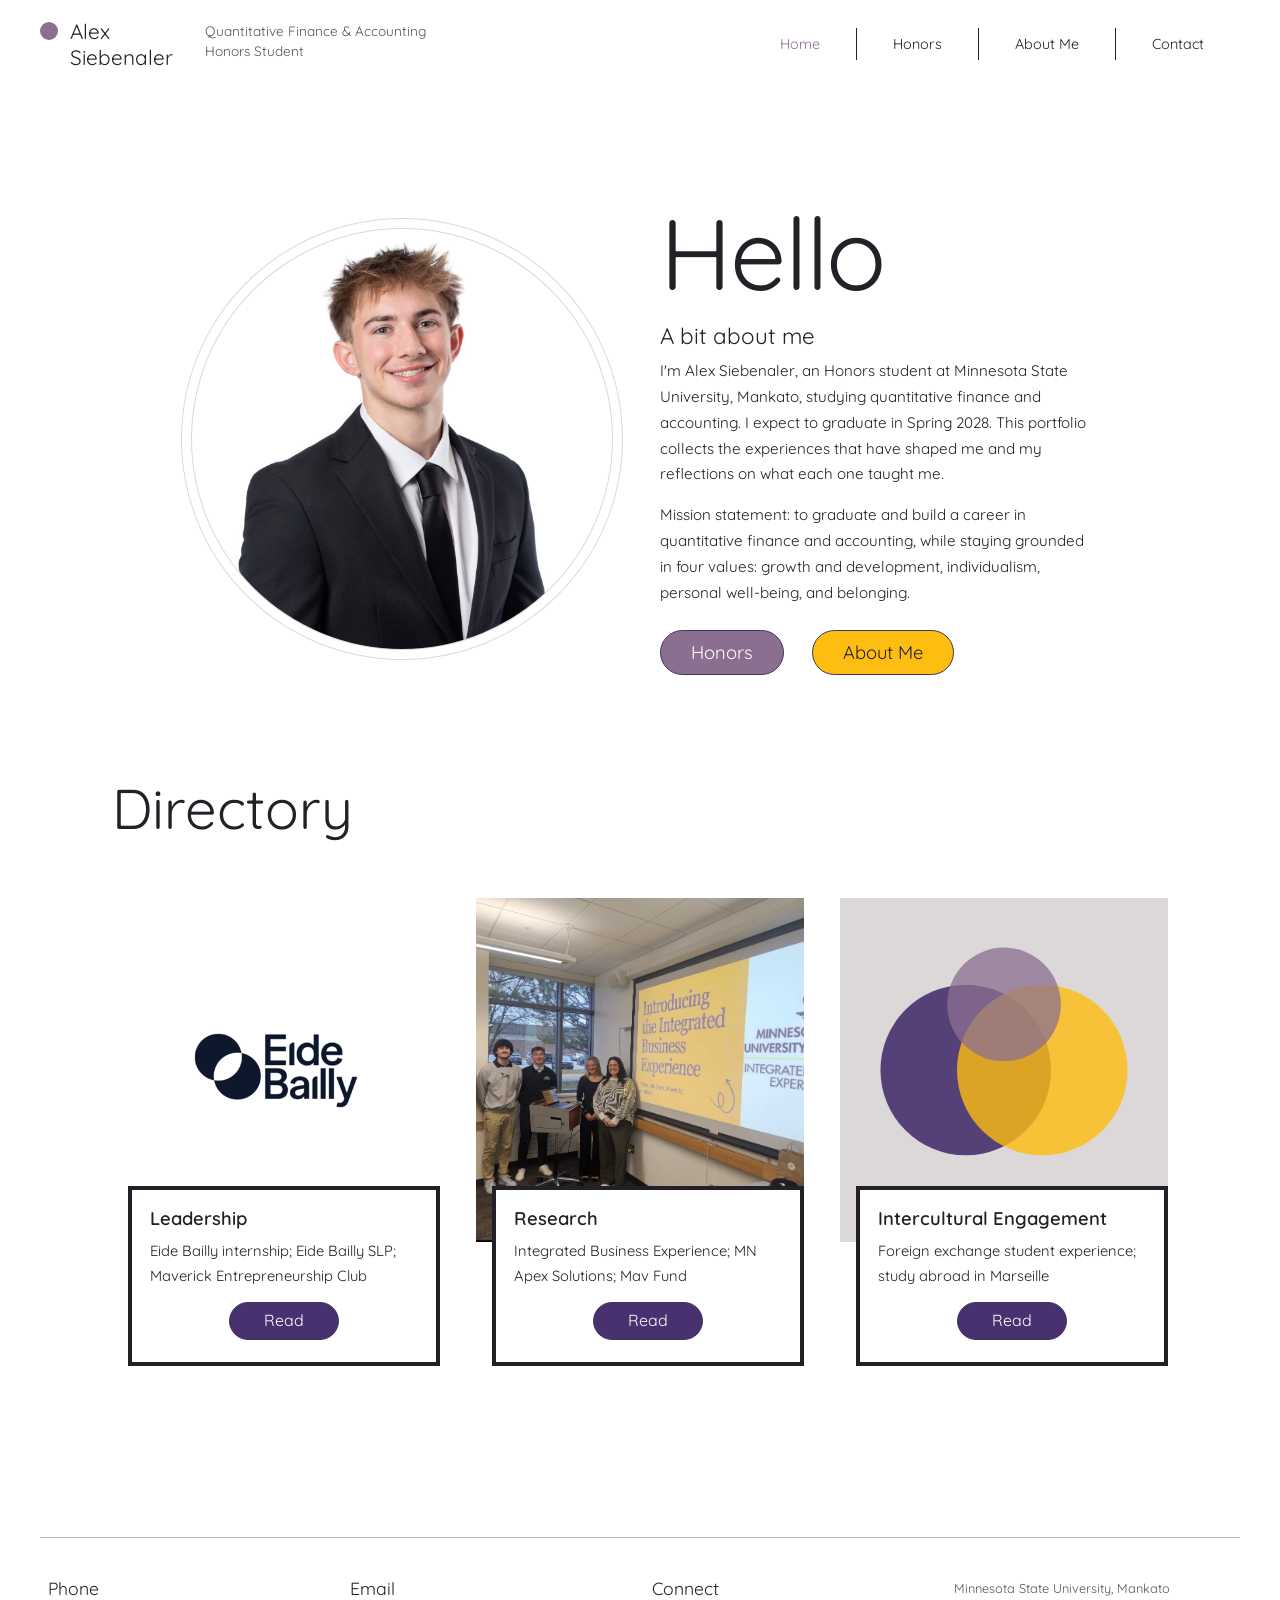
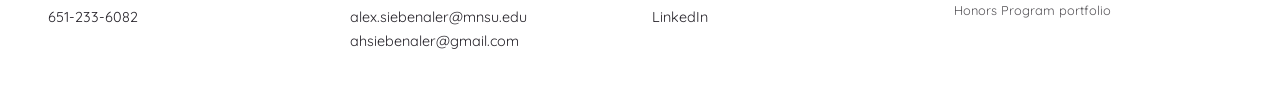
==== commit 7b819e13: "Add photos, essays, StrengthsFinder results and artifacts Co-Authored-By: Claude Opus 5.5 <noreply@a" ====
--- a/index.html
+++ b/index.html
@@ -37,7 +37,7 @@
 <main id="main">
 <section class="hello">
   <div class="wrap hello-grid">
-    <figure class="hello-photo"><img src="https://static.wixstatic.com/media/487fb0_4a9c69a3c9184f11ae457a221ec77599~mv2.jpg/v1/fill/w_800,h_800,al_t,q_85/IMG_2065.jpg" alt="Alex Siebenaler" width="420" height="420"></figure>
+    <figure class="hello-photo"><img src="images/headshot.jpg" alt="Alex Siebenaler" width="420" height="420"></figure>
     <div class="hello-text">
       <h1>Hello</h1>
       <h2>A bit about me</h2>
@@ -51,10 +51,10 @@
   <div class="wrap">
     <h2 class="display">Directory</h2>
     <div class="dir-grid"><a class="dir-card" href="leadership.html">
-  <div class="dir-media"><svg viewBox="0 0 300 340" preserveAspectRatio="xMidYMid slice" aria-hidden="true"><rect width="300" height="340" fill="#8b6f90"/><path d="M40 260 L150 150 L260 260" fill="none" stroke="#febd11" stroke-width="18" stroke-linejoin="round"/><path d="M40 200 L150 90 L260 200" fill="none" stroke="#dcd8d9" stroke-width="18" stroke-linejoin="round" opacity=".55"/><path d="M40 320 L150 210 L260 320" fill="none" stroke="#49306e" stroke-width="18" stroke-linejoin="round"/></svg></div>
+  <div class="dir-media"><img src="images/eide-bailly-logo.png" alt="Leadership" class="logo" loading="lazy"></div>
   <div class="dir-box"><h3>Leadership</h3><p>Eide Bailly internship; Eide Bailly SLP; Maverick Entrepreneurship Club</p><span class="pill pill-olive">Read</span></div>
 </a><a class="dir-card" href="research.html">
-  <div class="dir-media"><svg viewBox="0 0 300 340" preserveAspectRatio="xMidYMid slice" aria-hidden="true"><rect width="300" height="340" fill="#3e375a"/><rect x="48" y="210" width="34" height="90" rx="3" fill="#8b6f90"/><rect x="104" y="160" width="34" height="140" rx="3" fill="#bbb7b9"/><rect x="160" y="120" width="34" height="180" rx="3" fill="#8b6f90"/><rect x="216" y="70" width="34" height="230" rx="3" fill="#febd11"/></svg></div>
+  <div class="dir-media"><img src="images/ibe-presentation.jpg" alt="Research" loading="lazy"></div>
   <div class="dir-box"><h3>Research</h3><p>Integrated Business Experience; MN Apex Solutions; Mav Fund</p><span class="pill pill-olive">Read</span></div>
 </a><a class="dir-card" href="intercultural.html">
   <div class="dir-media"><svg viewBox="0 0 300 340" preserveAspectRatio="xMidYMid slice" aria-hidden="true"><rect width="300" height="340" fill="#dcd8d9"/><circle cx="115" cy="170" r="78" fill="#49306e" opacity=".9"/><circle cx="185" cy="170" r="78" fill="#febd11" opacity=".8"/><circle cx="150" cy="110" r="52" fill="#8b6f90" opacity=".75"/></svg></div>
--- a/styles.css
+++ b/styles.css
@@ -159,3 +159,27 @@
 .fine p { font-size: .8rem; color: var(--gray-4); }
 @media (max-width: 860px) { .footer-grid { grid-template-columns: 1fr 1fr; margin: 0 16px; } }
 @media (max-width: 520px) { .footer-grid { grid-template-columns: 1fr; } }
+
+/* Experience pages */
+.back { display: inline-block; font-size: .9rem; color: var(--gray-4); text-decoration: none; margin-bottom: 18px; }
+.back::before { content: "‹ "; }
+.back:hover { color: var(--mauve); text-decoration: underline; }
+.kind { font-size: 1.3rem !important; color: var(--text) !important; margin: 0 0 8px !important; }
+.page-title .meta { margin: 0; }
+.muted { color: var(--gray-4); }
+.artifact-list { list-style: none; margin: 8px 0 0; padding: 0; border-top: 1px solid var(--gray-1); }
+.artifact-list li { display: flex; justify-content: space-between; align-items: center; gap: 16px; padding: 16px 0; border-bottom: 1px solid var(--gray-1); flex-wrap: wrap; }
+.artifact-list .btn { min-width: 0; }
+@media (max-width: 520px) { .artifact-list li { flex-direction: column; align-items: flex-start; gap: 10px; } }
+
+/* Photos */
+.feature-media img.logo, .dir-media img.logo, .dir-media img.logo { object-fit: contain; background: var(--white); padding: 12%; }
+.gallery { display: grid; grid-template-columns: repeat(auto-fill, minmax(240px, 1fr)); gap: 24px; margin-top: 8px; }
+.gallery figure { margin: 0; }
+.gallery img { width: 100%; aspect-ratio: 4 / 3; object-fit: cover; background: var(--gray-1); }
+.gallery figcaption { font-size: .88rem; color: var(--gray-4); margin-top: 8px; }
+.themes { display: flex; flex-wrap: wrap; gap: 8px 10px; list-style: none; padding: 0; margin: 12px 0 0; counter-reset: t; }
+.themes li { counter-increment: t; background: var(--gray-1); padding: 4px 14px; border-radius: 99px; font-size: .92rem; }
+.themes li::before { content: counter(t) ". "; color: var(--mauve); font-weight: 600; }
+.hello-photo img { object-position: 50% 15%; }
+.hello-photo img { box-shadow: 0 0 0 1px var(--gray-1), 0 0 0 10px var(--white), 0 0 0 11px var(--gray-1); }
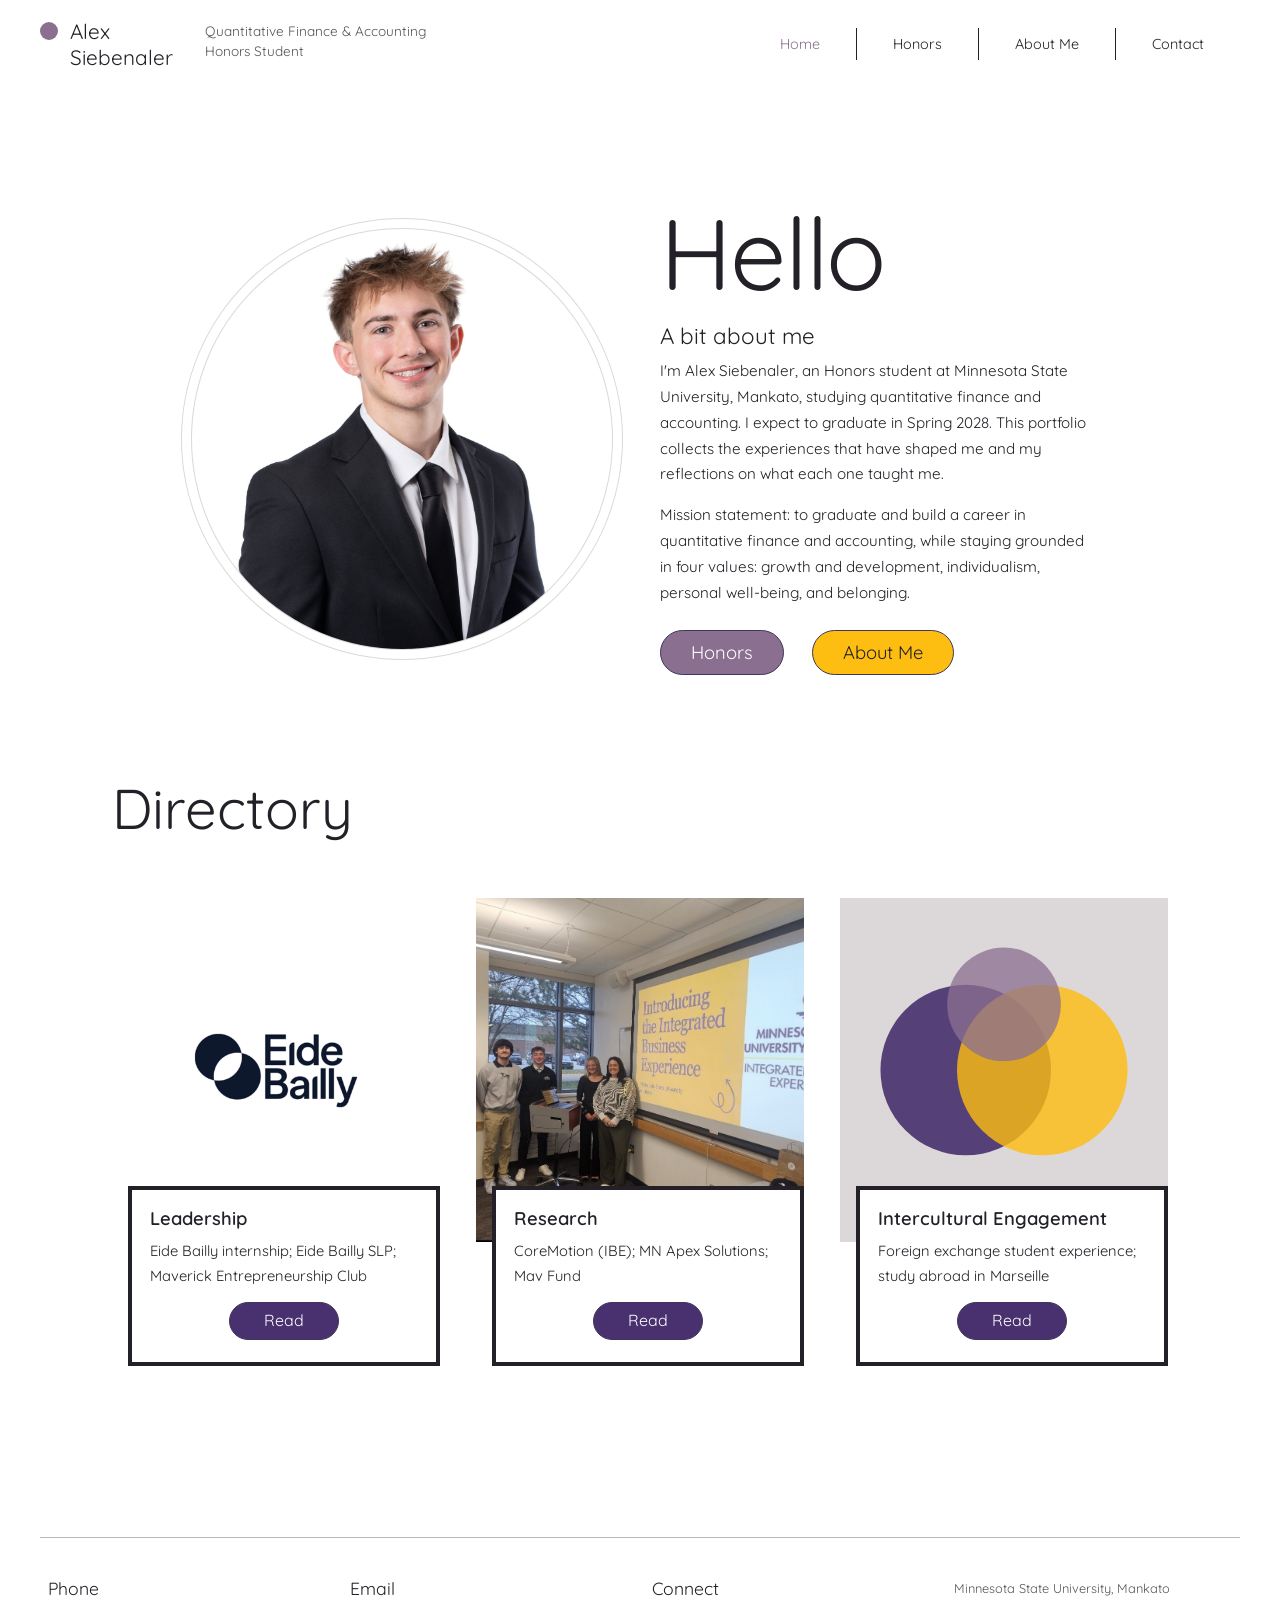
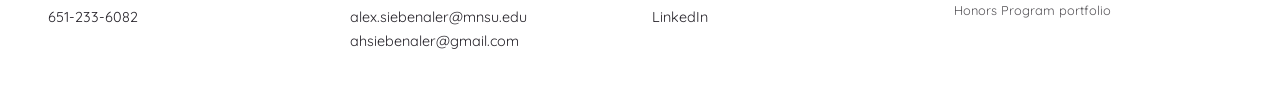
==== commit 8b722d8e: "Add CoreMotion presentations, org chart, strengths guide and internship photo Co-Authored-By: Claude" ====
--- a/index.html
+++ b/index.html
@@ -55,7 +55,7 @@
   <div class="dir-box"><h3>Leadership</h3><p>Eide Bailly internship; Eide Bailly SLP; Maverick Entrepreneurship Club</p><span class="pill pill-olive">Read</span></div>
 </a><a class="dir-card" href="research.html">
   <div class="dir-media"><img src="images/ibe-presentation.jpg" alt="Research" loading="lazy"></div>
-  <div class="dir-box"><h3>Research</h3><p>Integrated Business Experience; MN Apex Solutions; Mav Fund</p><span class="pill pill-olive">Read</span></div>
+  <div class="dir-box"><h3>Research</h3><p>CoreMotion (IBE); MN Apex Solutions; Mav Fund</p><span class="pill pill-olive">Read</span></div>
 </a><a class="dir-card" href="intercultural.html">
   <div class="dir-media"><svg viewBox="0 0 300 340" preserveAspectRatio="xMidYMid slice" aria-hidden="true"><rect width="300" height="340" fill="#dcd8d9"/><circle cx="115" cy="170" r="78" fill="#49306e" opacity=".9"/><circle cx="185" cy="170" r="78" fill="#febd11" opacity=".8"/><circle cx="150" cy="110" r="52" fill="#8b6f90" opacity=".75"/></svg></div>
   <div class="dir-box"><h3>Intercultural Engagement</h3><p>Foreign exchange student experience; study abroad in Marseille</p><span class="pill pill-olive">Read</span></div>
--- a/styles.css
+++ b/styles.css
@@ -183,3 +183,4 @@
 .themes li::before { content: counter(t) ". "; color: var(--mauve); font-weight: 600; }
 .hello-photo img { object-position: 50% 15%; }
 .hello-photo img { box-shadow: 0 0 0 1px var(--gray-1), 0 0 0 10px var(--white), 0 0 0 11px var(--gray-1); }
+.gallery img[src$=".png"] { object-fit: contain; background: var(--white); border: 1px solid var(--gray-1); }
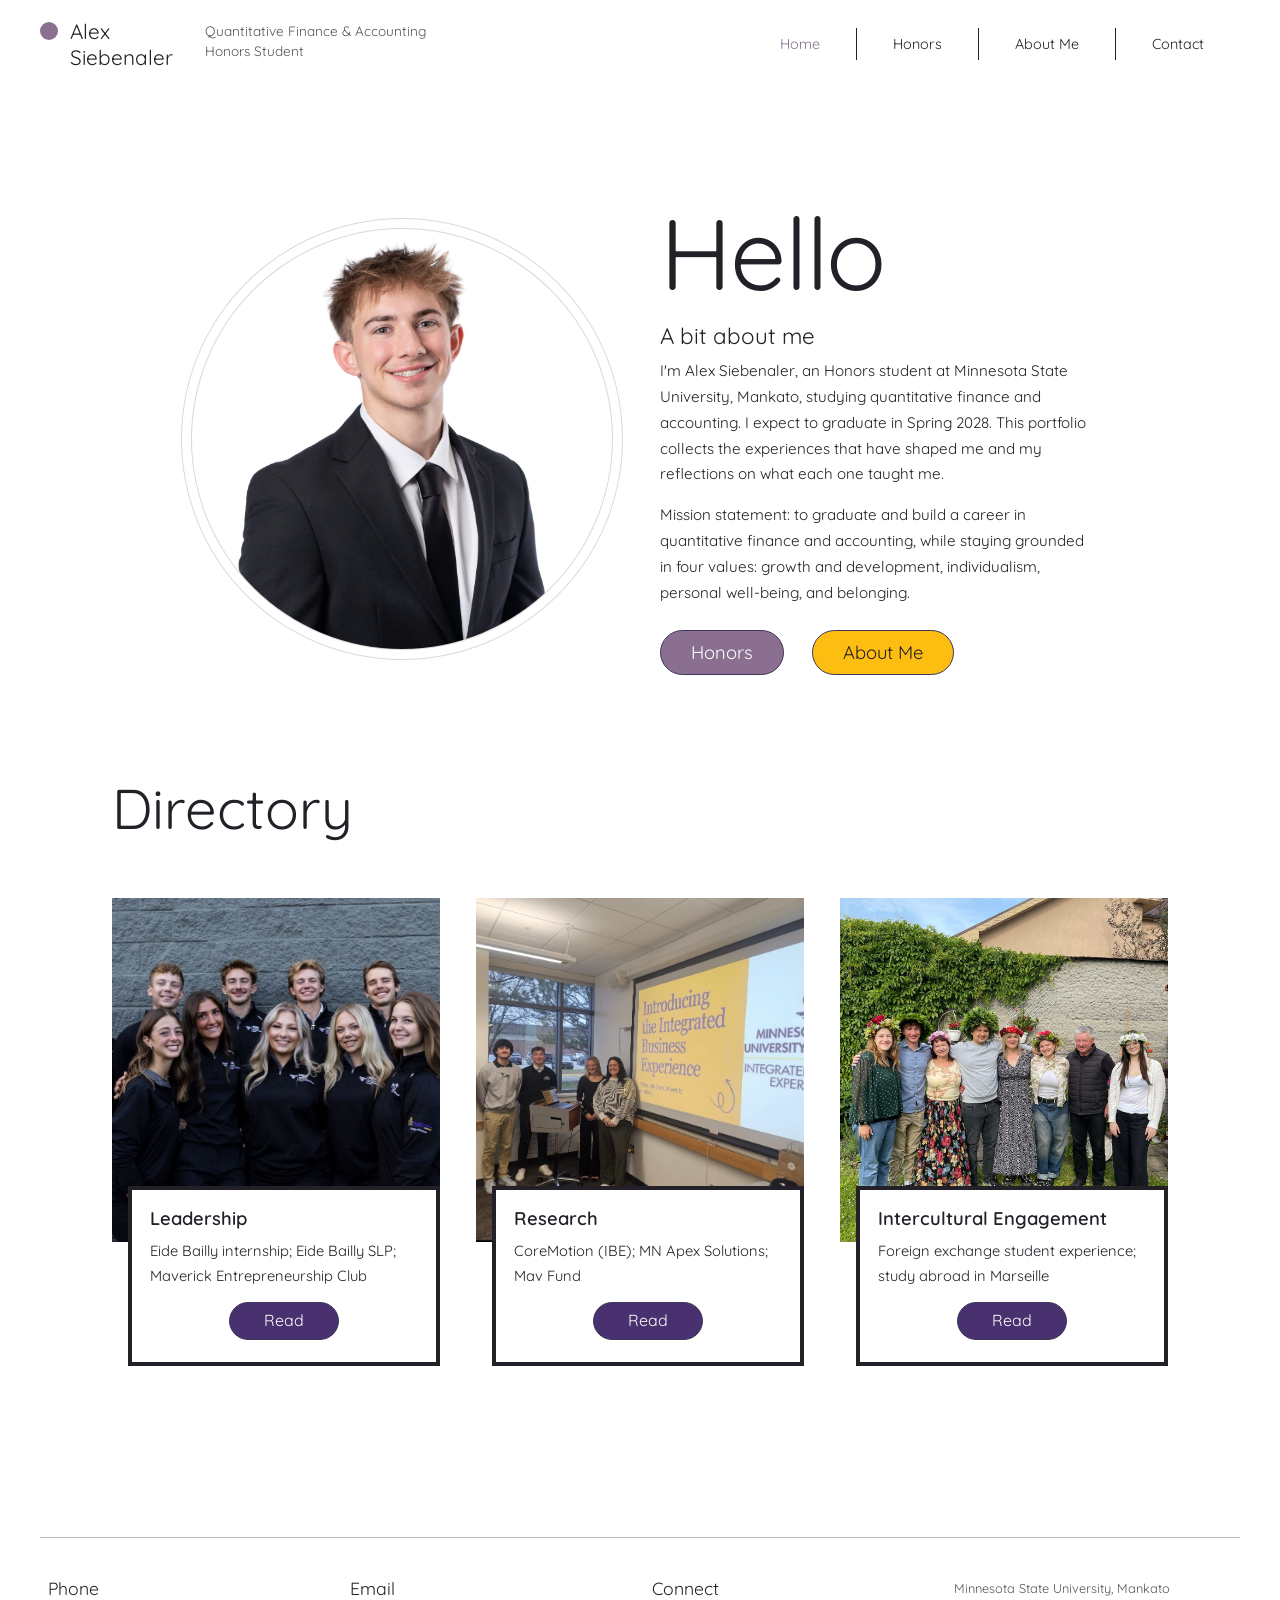
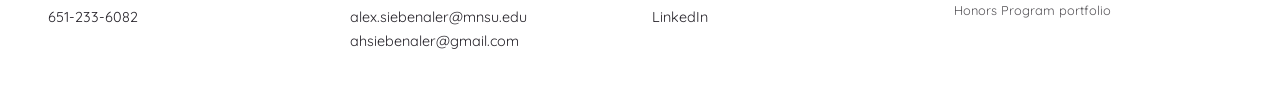
==== commit f1058c91: "Add MN Apex, MEC, and exchange student photos Co-Authored-By: Claude Opus 5.5 <noreply@anthropic.com" ====
--- a/index.html
+++ b/index.html
@@ -51,13 +51,13 @@
   <div class="wrap">
     <h2 class="display">Directory</h2>
     <div class="dir-grid"><a class="dir-card" href="leadership.html">
-  <div class="dir-media"><img src="images/eide-bailly-logo.png" alt="Leadership" class="logo" loading="lazy"></div>
+  <div class="dir-media"><img src="images/mec-officers.jpg" alt="Leadership" loading="lazy"></div>
   <div class="dir-box"><h3>Leadership</h3><p>Eide Bailly internship; Eide Bailly SLP; Maverick Entrepreneurship Club</p><span class="pill pill-olive">Read</span></div>
 </a><a class="dir-card" href="research.html">
   <div class="dir-media"><img src="images/ibe-presentation.jpg" alt="Research" loading="lazy"></div>
   <div class="dir-box"><h3>Research</h3><p>CoreMotion (IBE); MN Apex Solutions; Mav Fund</p><span class="pill pill-olive">Read</span></div>
 </a><a class="dir-card" href="intercultural.html">
-  <div class="dir-media"><svg viewBox="0 0 300 340" preserveAspectRatio="xMidYMid slice" aria-hidden="true"><rect width="300" height="340" fill="#dcd8d9"/><circle cx="115" cy="170" r="78" fill="#49306e" opacity=".9"/><circle cx="185" cy="170" r="78" fill="#febd11" opacity=".8"/><circle cx="150" cy="110" r="52" fill="#8b6f90" opacity=".75"/></svg></div>
+  <div class="dir-media"><img src="images/exchange-flower-crowns-group.jpg" alt="Intercultural Engagement" loading="lazy"></div>
   <div class="dir-box"><h3>Intercultural Engagement</h3><p>Foreign exchange student experience; study abroad in Marseille</p><span class="pill pill-olive">Read</span></div>
 </a></div>
   </div>
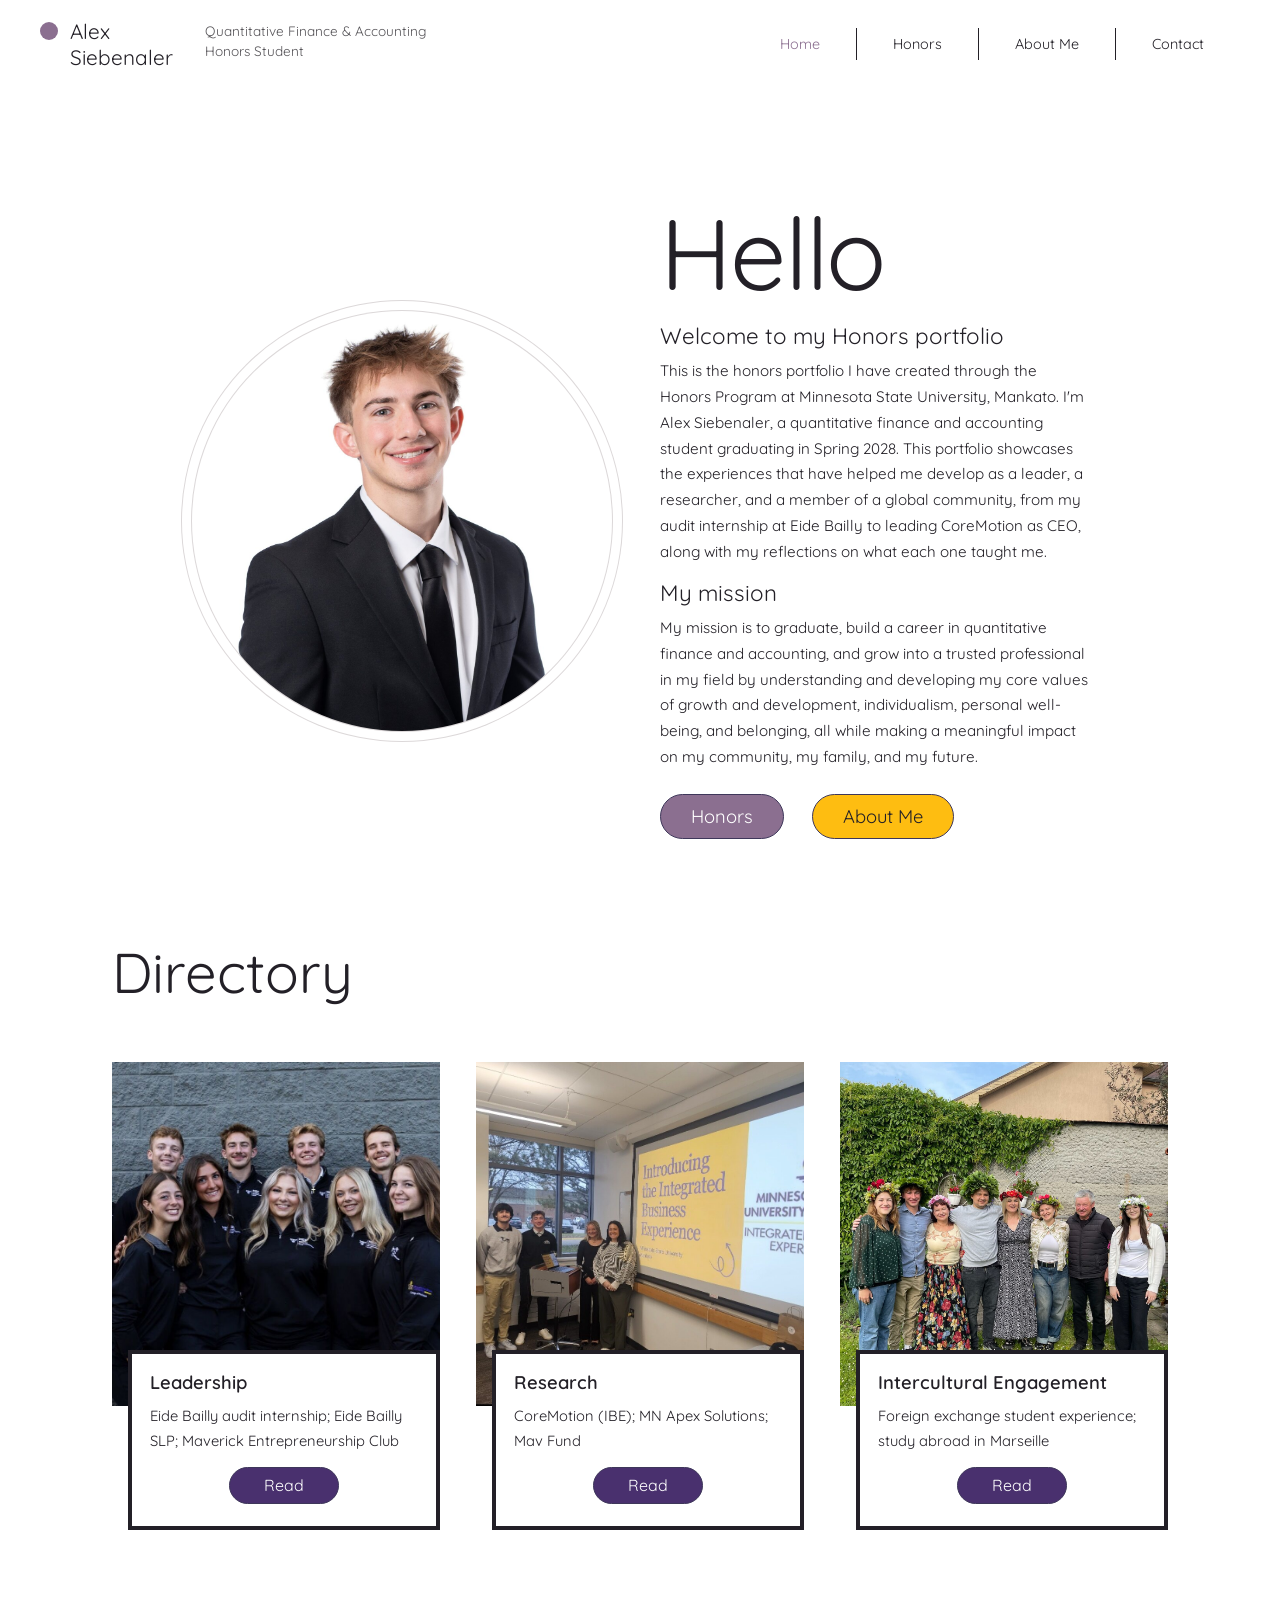
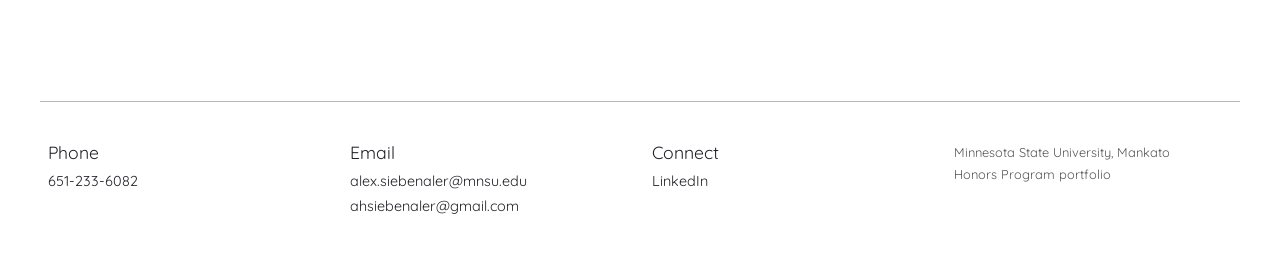
==== commit 62b1fc90: "New welcome and mission statement; add internship credit reflection Co-Authored-By: Claude Opus 5.5 " ====
--- a/index.html
+++ b/index.html
@@ -40,9 +40,10 @@
     <figure class="hello-photo"><img src="images/headshot.jpg" alt="Alex Siebenaler" width="420" height="420"></figure>
     <div class="hello-text">
       <h1>Hello</h1>
-      <h2>A bit about me</h2>
-      <p>I'm Alex Siebenaler, an Honors student at Minnesota State University, Mankato, studying quantitative finance and accounting. I expect to graduate in Spring 2028. This portfolio collects the experiences that have shaped me and my reflections on what each one taught me.</p>
-      <p>Mission statement: to graduate and build a career in quantitative finance and accounting, while staying grounded in four values: growth and development, individualism, personal well-being, and belonging.</p>
+      <h2>Welcome to my Honors portfolio</h2>
+      <p>This is the honors portfolio I have created through the Honors Program at Minnesota State University, Mankato. I'm Alex Siebenaler, a quantitative finance and accounting student graduating in Spring 2028. This portfolio showcases the experiences that have helped me develop as a leader, a researcher, and a member of a global community, from my audit internship at Eide Bailly to leading CoreMotion as CEO, along with my reflections on what each one taught me.</p>
+      <h2>My mission</h2>
+      <p>My mission is to graduate, build a career in quantitative finance and accounting, and grow into a trusted professional in my field by understanding and developing my core values of growth and development, individualism, personal well-being, and belonging, all while making a meaningful impact on my community, my family, and my future.</p>
       <div class="pill-row"><a class="pill pill-mauve" href="honors.html">Honors</a><a class="pill pill-gold" href="about.html">About Me</a></div>
     </div>
   </div>
@@ -52,12 +53,12 @@
     <h2 class="display">Directory</h2>
     <div class="dir-grid"><a class="dir-card" href="leadership.html">
   <div class="dir-media"><img src="images/mec-officers.jpg" alt="Leadership" loading="lazy"></div>
-  <div class="dir-box"><h3>Leadership</h3><p>Eide Bailly internship; Eide Bailly SLP; Maverick Entrepreneurship Club</p><span class="pill pill-olive">Read</span></div>
+  <div class="dir-box"><h3>Leadership</h3><p>Eide Bailly audit internship; Eide Bailly SLP; Maverick Entrepreneurship Club</p><span class="pill pill-olive">Read</span></div>
 </a><a class="dir-card" href="research.html">
   <div class="dir-media"><img src="images/ibe-presentation.jpg" alt="Research" loading="lazy"></div>
   <div class="dir-box"><h3>Research</h3><p>CoreMotion (IBE); MN Apex Solutions; Mav Fund</p><span class="pill pill-olive">Read</span></div>
 </a><a class="dir-card" href="intercultural.html">
-  <div class="dir-media"><img src="images/exchange-flower-crowns-group.jpg" alt="Intercultural Engagement" loading="lazy"></div>
+  <div class="dir-media"><img src="images/exchange-flower-crowns-group.jpg" alt="Intercultural Engagement" class="portrait" loading="lazy"></div>
   <div class="dir-box"><h3>Intercultural Engagement</h3><p>Foreign exchange student experience; study abroad in Marseille</p><span class="pill pill-olive">Read</span></div>
 </a></div>
   </div>
--- a/styles.css
+++ b/styles.css
@@ -184,3 +184,4 @@
 .hello-photo img { object-position: 50% 15%; }
 .hello-photo img { box-shadow: 0 0 0 1px var(--gray-1), 0 0 0 10px var(--white), 0 0 0 11px var(--gray-1); }
 .gallery img[src$=".png"] { object-fit: contain; background: var(--white); border: 1px solid var(--gray-1); }
+.feature-media img.portrait { object-fit: contain; background: var(--indigo); }
